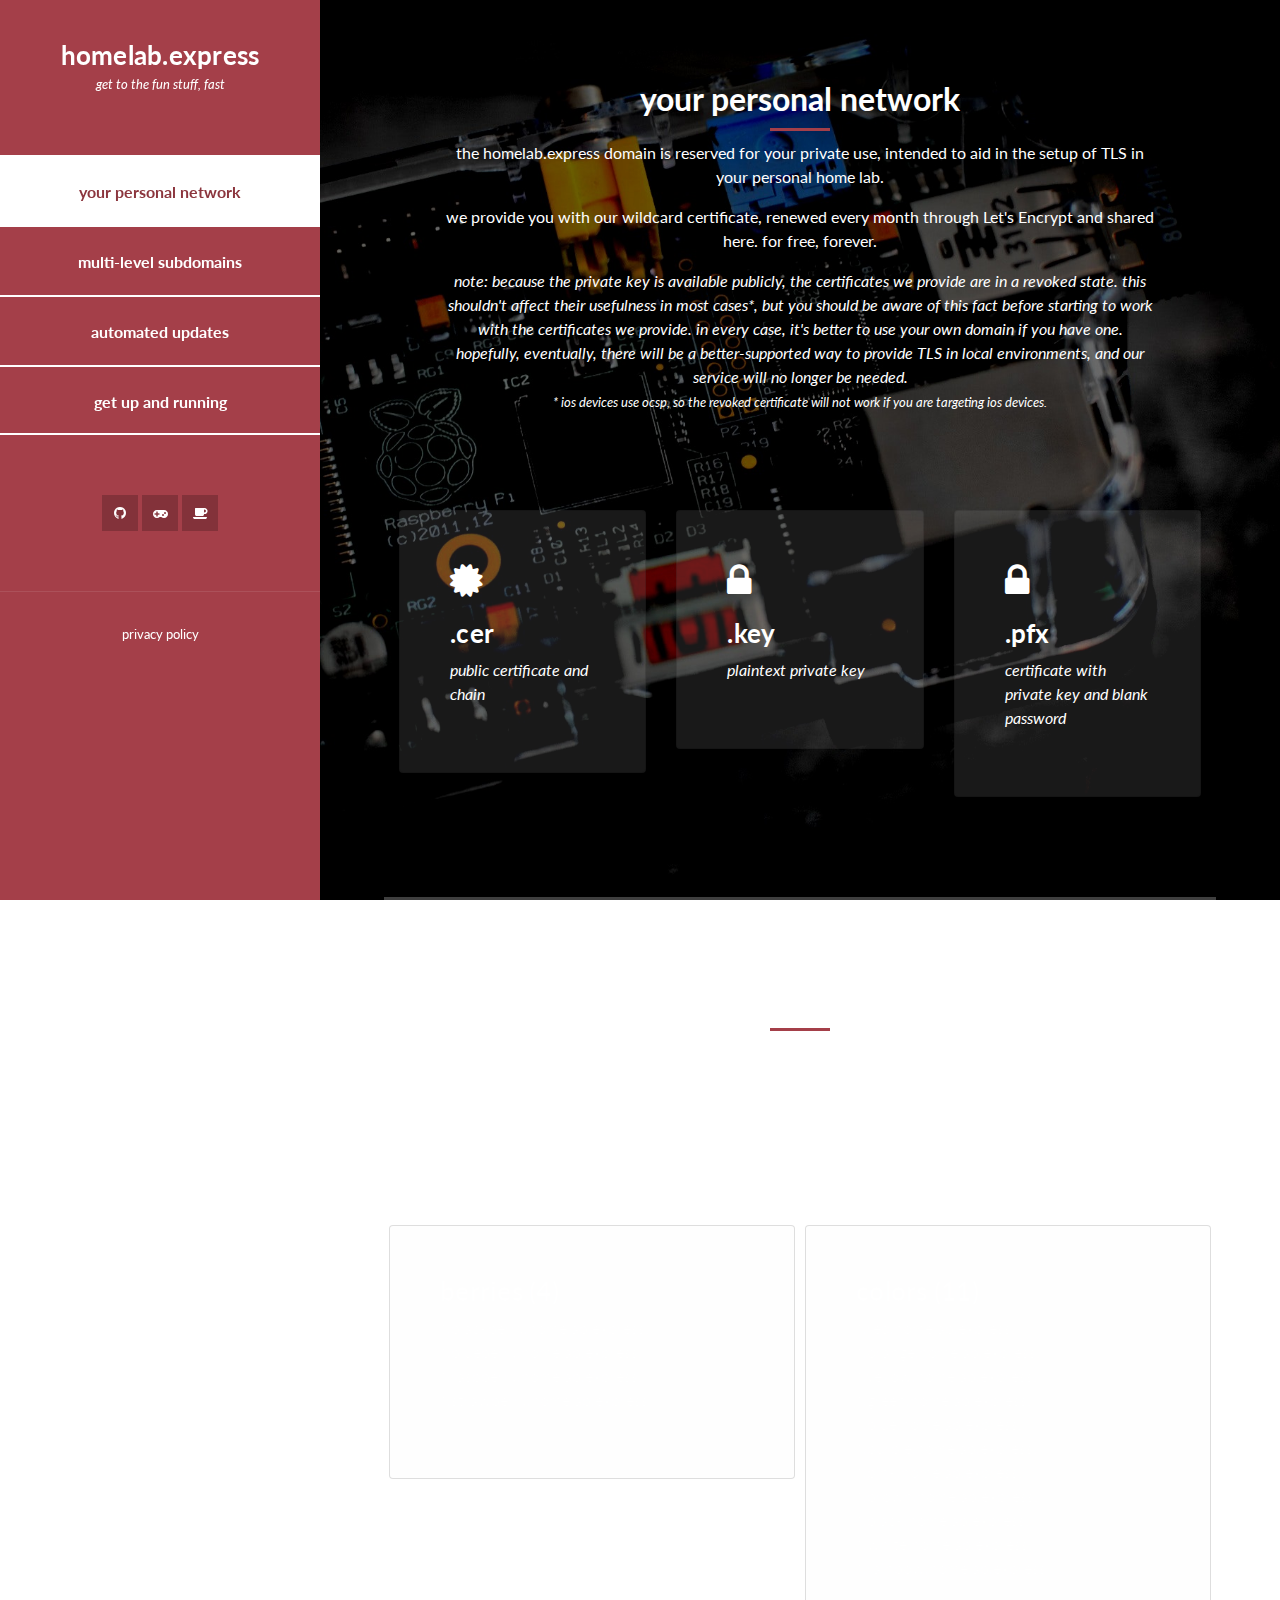
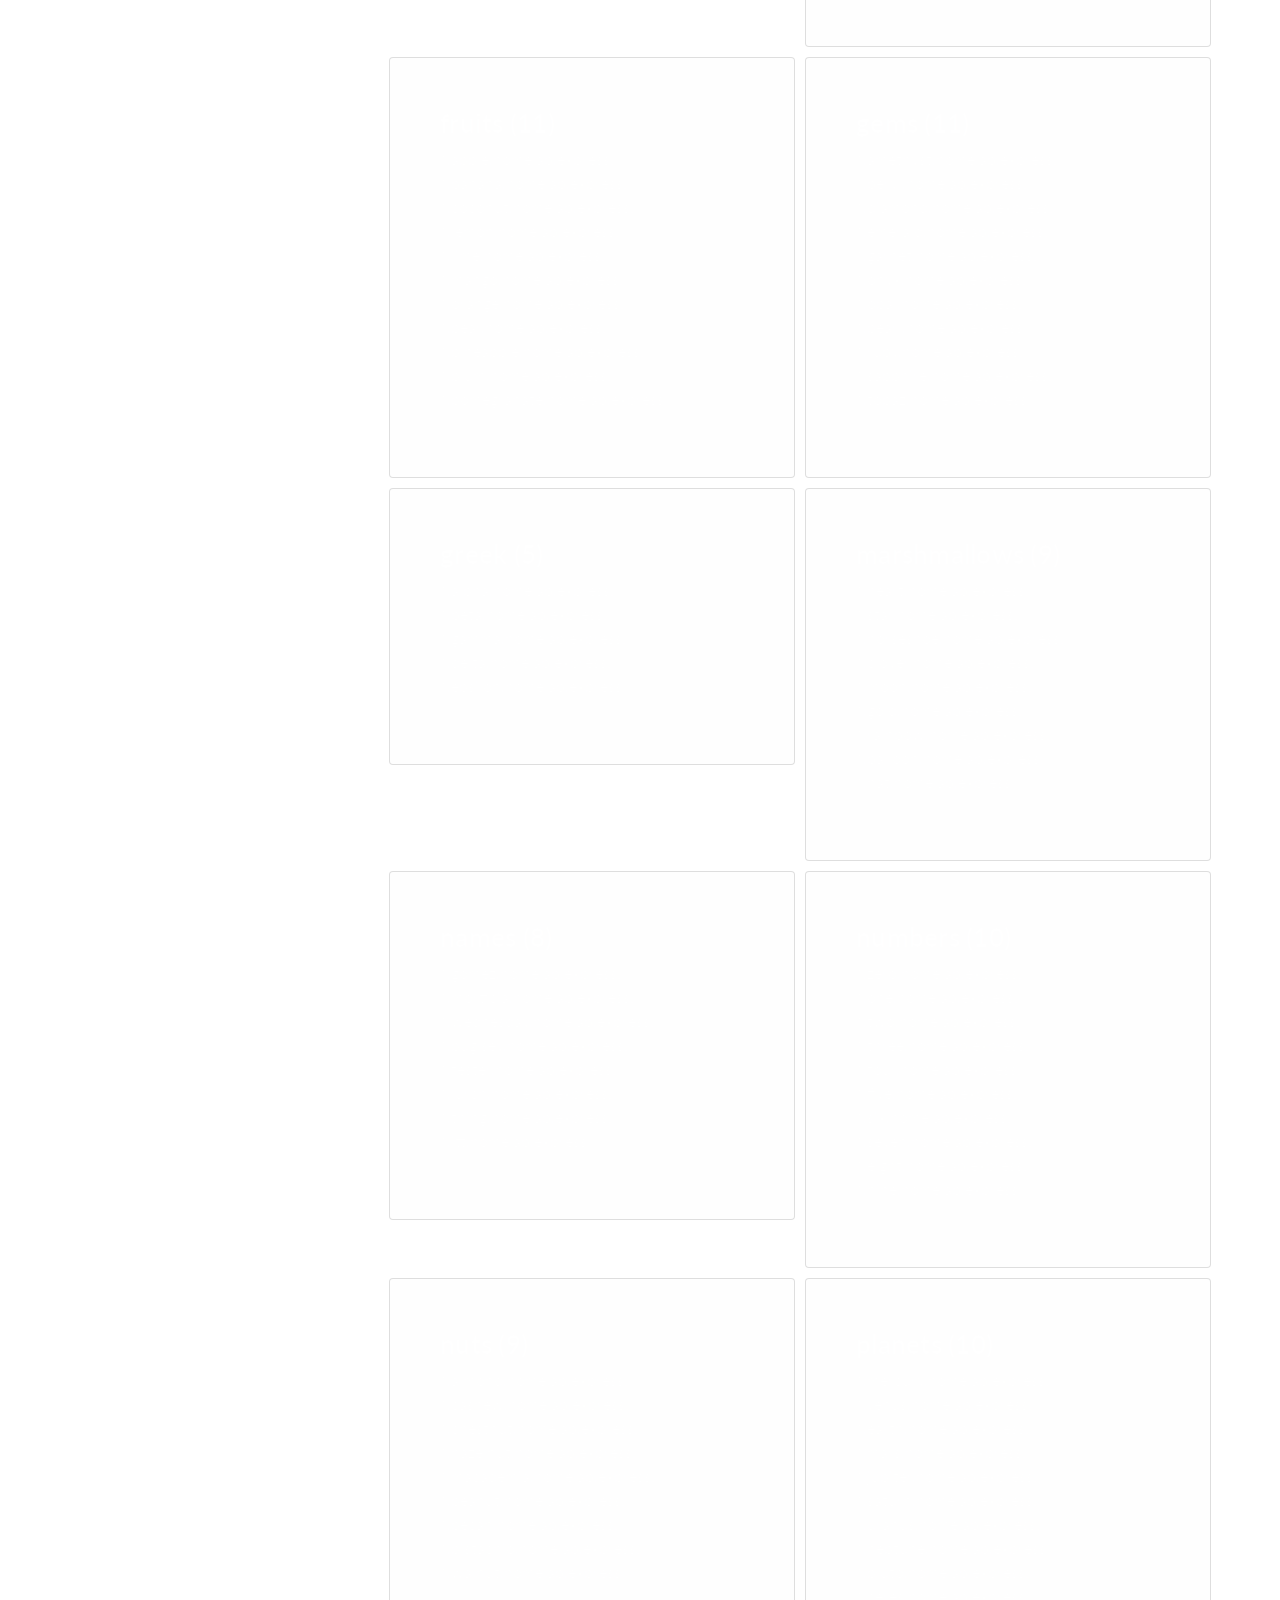
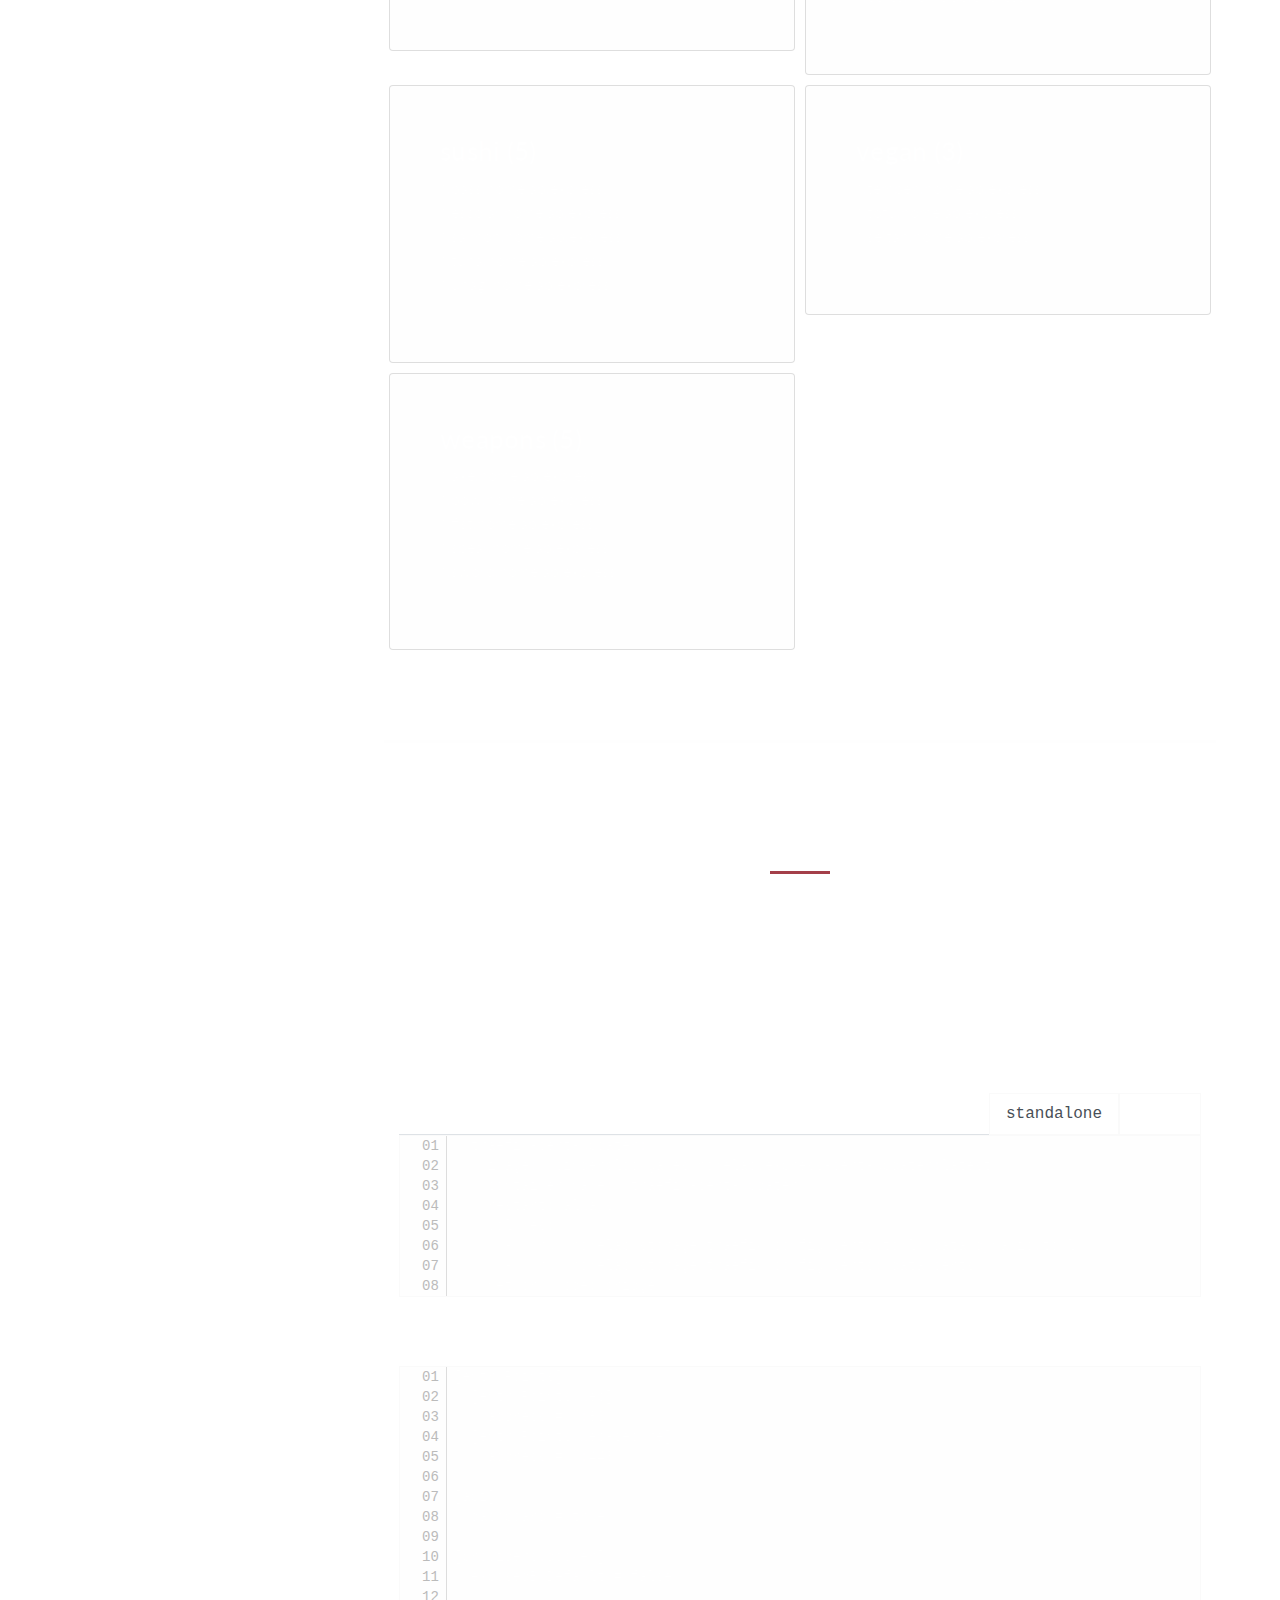
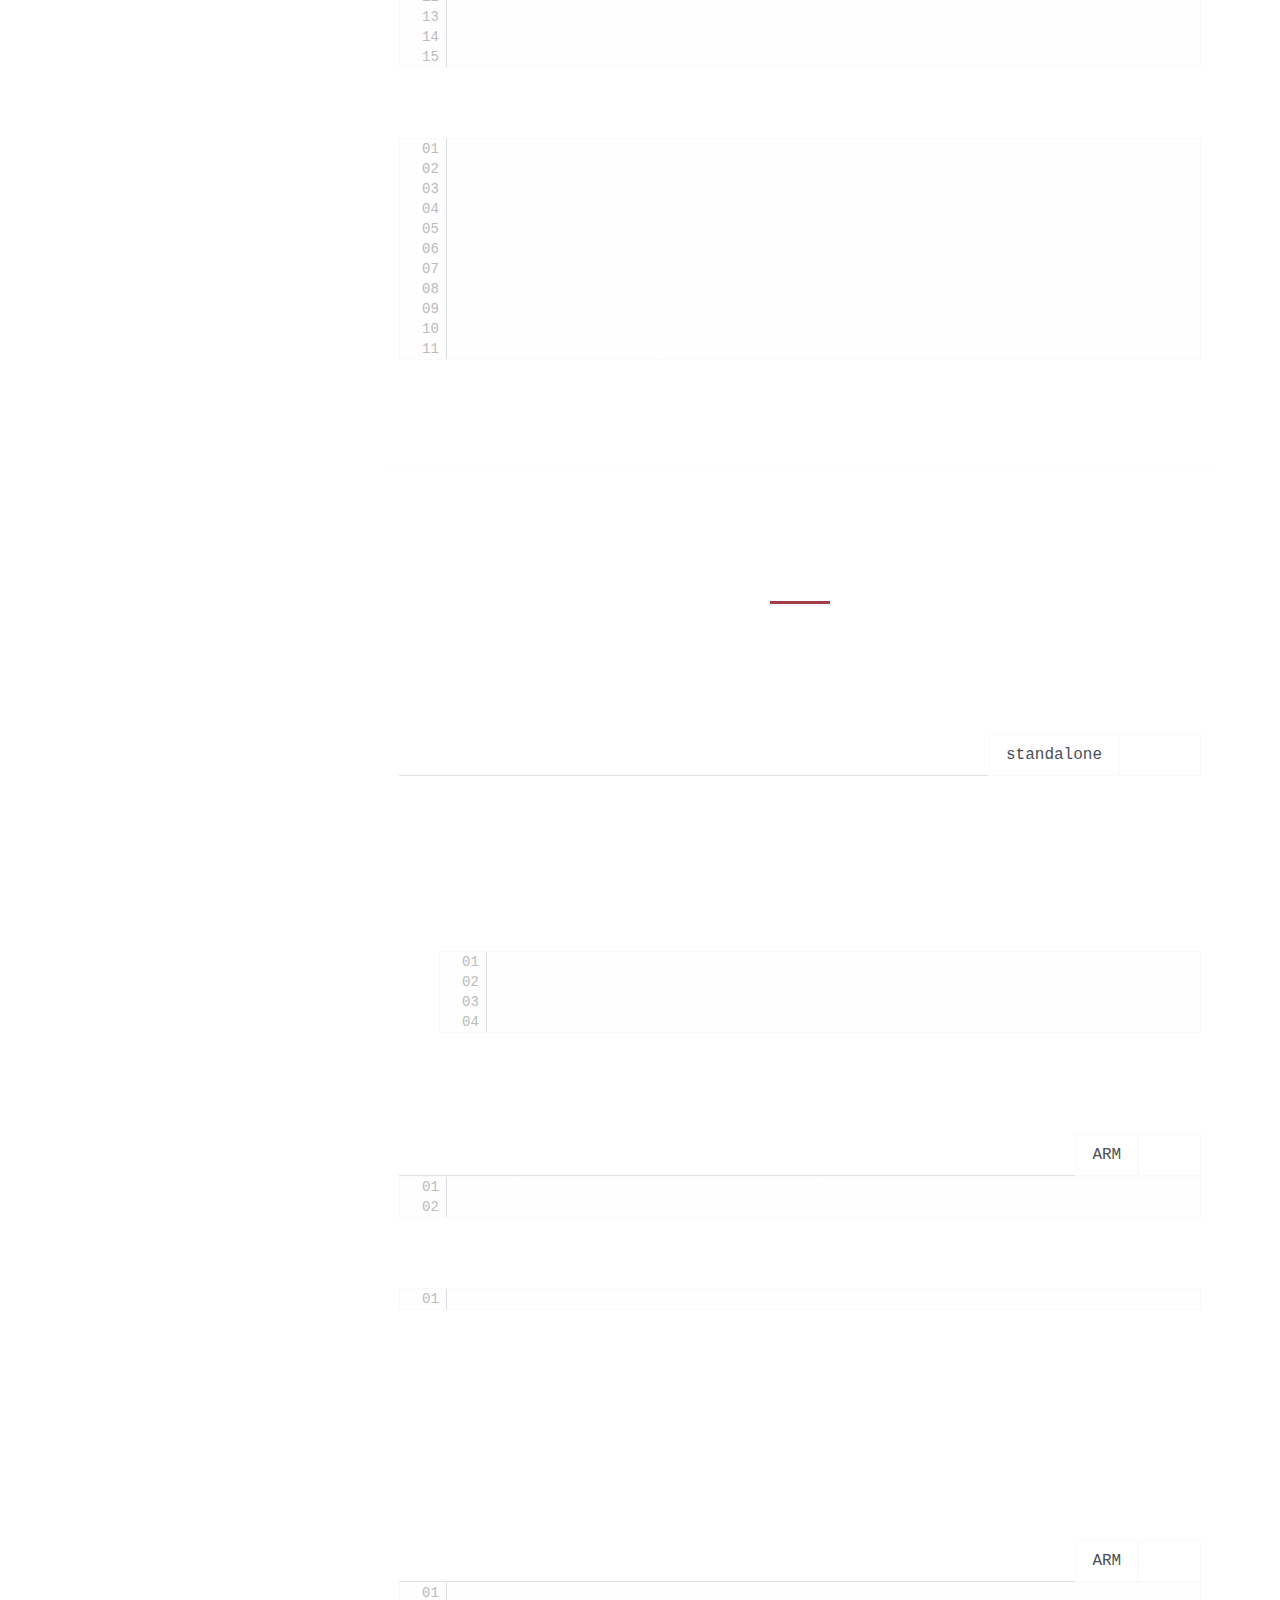
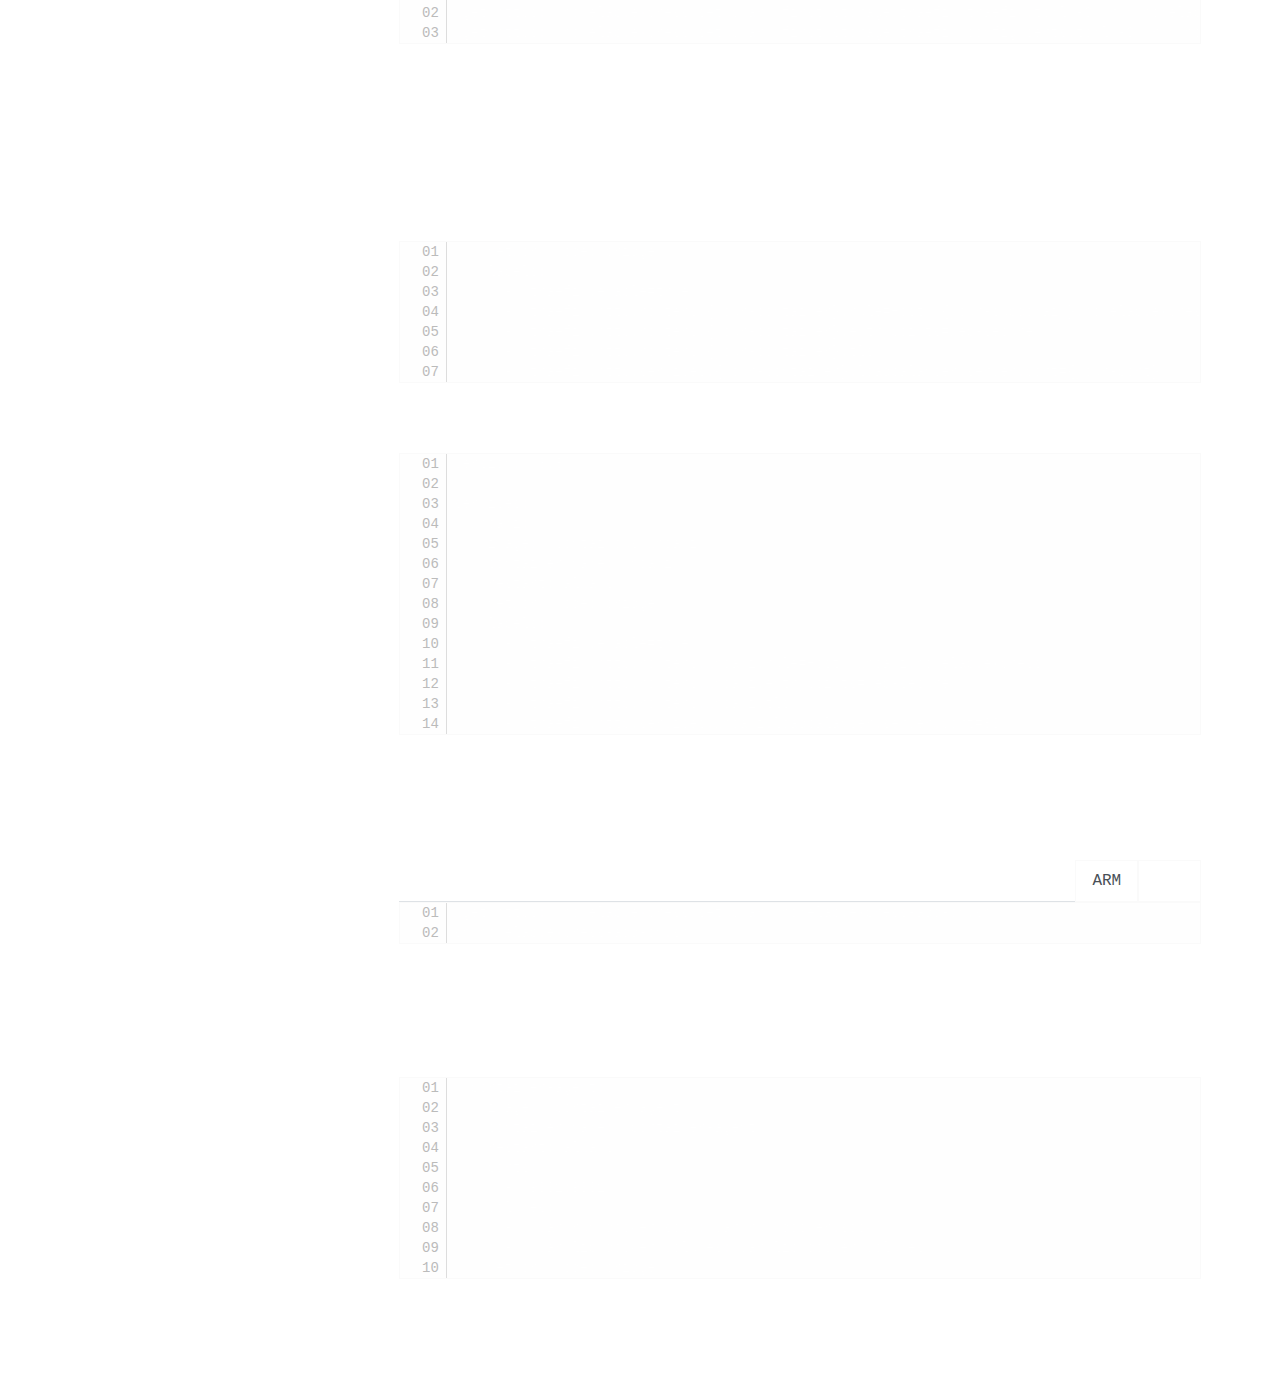
==== docs/index.html @ 4719d21f "Copying to /docs in preparation for github-pages." ====
<!DOCTYPE html>
<html lang="en">
  <head>
    <meta charset="utf-8" />
    <meta name="viewport" content="width=device-width, initial-scale=1, shrink-to-fit=no" />
    <meta name="description" content="the homelab.express domain is reserved for your private use, intended to aid in the setup of TLS in your personal home lab.  we provide you with our wildcard certificate, renewed every month through Let's Encrypt and shared here.  for free, forever." />
    <title>homelab.express</title>
    
    <link href="https://fonts.googleapis.com/css?family=Lato:100,300,400,700,900" rel="stylesheet" />
<!--
Reflux Template
https://templatemo.com/tm-531-reflux
-->
    <!-- Bootstrap core CSS -->
    <link href="assets/bootstrap/css/bootstrap.min.css" rel="stylesheet" />

    <!-- Additional CSS Files -->
    <link rel="stylesheet" href="assets/css/fontawesome.css" />
    <link rel="stylesheet" href="assets/css/site.css" />
  </head>

  <body>
    <div id="page-wrapper">
      <!-- Sidebar Menu -->
      <div class="responsive-nav">
        <i class="fa fa-bars" id="menu-toggle"></i>
        <div id="menu" class="menu">
          <i class="fa fa-times" id="menu-close"></i>
          <div class="container">
            <div class="author-content">
              <h4>homelab.express</h4>
              <span>get to the fun stuff, fast</span>
            </div>
            <nav class="main-nav" role="navigation">
              <ul class="main-menu">
                <li><a href="#section-network">your personal network</a></li>
                <li><a href="#section-subdomains">multi-level subdomains</a></li>
                <li><a href="#section-updates">automated updates</a></li>
                <li><a href="#section-setup">get up and running</a></li>
              </ul>
            </nav>
            <div class="social-network">
              <ul>
                <li><a href="https://github.com/cinderblockgames/homelab.express" title="github"><i class="fa fa-github"></i></a></li>
                <li><a href="https://discord.gg/4W9sBmrqjQ" title="discord"><i class="fa fa-gamepad"></i></a></li>
                <li><a href="https://ko-fi.com/homelabexpress" title="ko-fi"><i class="fa fa-coffee"></i></a></li>
              </ul>
            </div>
            <div class="privacy-policy">
              <p><a href="privacy.txt">privacy policy</a></p>
            </div>
          </div>
        </div>
      </div>

      <section class="section network" data-section="section-network">
        <div class="container">
          <div class="section-heading">
            <h2>your personal network</h2>
            <div class="line-dec"></div>
            <p>the homelab.express domain is reserved for your private use, intended to aid in the setup of TLS in your personal home lab.</p>
            <p>we provide you with our wildcard certificate, renewed every month through Let's Encrypt and shared here.  for free, forever.</p>
            <p><em>note: because the private key is available publicly, the certificates we provide are in a revoked state.  this shouldn't affect their usefulness in most cases*, but you should be aware of this fact before starting to work with the certificates we provide.  in every case, it's better to use your own domain if you have one.  hopefully, eventually, there will be a better-supported way to provide TLS in local environments, and our service will no longer be needed.<br /><small>* ios devices use ocsp, so the revoked certificate will not work if you are targeting ios devices.</small></em></p>
          </div>
          <div class="row">
          
            <div class="col-md-4">
              <div class="card">
                <div class="service-icon"><i class="fa fa-certificate large-icon" aria-hidden="true"></i></div>
                <h4><a href="/cert/wildcard.homelab.express.cer" class="fill-container">.cer</a></h4>
                <p class="file-description">
                  public certificate and chain
                </p>
              </div>
            </div>
            
            <div class="col-md-4">
              <div class="card">
                <div class="service-icon"><i class="fa fa-lock large-icon" aria-hidden="true"></i></div>
                <h4><a href="/cert/wildcard.homelab.express.key" class="fill-container">.key</a></h4>
                <p class="file-description">
                  plaintext private key
                </p>
              </div>
            </div>
            
            <div class="col-md-4">
              <div class="card">
                <div class="service-icon"><i class="fa fa-lock large-icon" aria-hidden="true"></i></div>
                <h4><a href="/cert/wildcard.homelab.express.pfx" class="fill-container">.pfx</a></h4>
                <p class="file-description">
                  certificate with private key and blank password
                </p>
              </div>
            </div>
            
          </div>
        </div>
      </section>

      <section class="section subdomains" data-section="section-subdomains">
        <div class="container">
          <div class="section-heading">
            <h2>multi-level subdomains</h2>
            <div class="line-dec"></div>
            <p>since many apps need subdomains, our wildcard certificate provides you with a long list of wildcard SANs.</p>
            <p>pick whichever set you like and start coding.</p>
          </div>
          <div class="row">
          
            <div class="col-md-6">
              <div class="card">
                <h4>berries (4)</h4>
                <p>
                  *.blackberry.homelab.express,<br />
                  *.blueberry.homelab.express,<br />
                  *.raspberry.homelab.express,<br />
                  *.strawberry.homelab.express
                </p>
              </div>
            </div>
            
            <div class="col-md-6">
              <div class="card">
                <h4>colors (11)</h4>
                <p>
                  *.red.homelab.express,<br />
                  *.orange.homelab.express,<br />
                  *.yellow.homelab.express,<br />
                  *.green.homelab.express,<br />
                  *.blue.homelab.express,<br />
                  *.purple.homelab.express,<br />
                  *.pink.homelab.express,<br />
                  *.brown.homelab.express,<br />
                  *.black.homelab.express,<br />
                  *.white.homelab.express,<br />
                  *.rainbow.homelab.express
                </p>
              </div>
            </div>
            
            <div class="col-md-6">
              <div class="card">
                <h4>fruits (11)</h4>
                <p>
                  *.apple.homelab.express,<br />
                  *.banana.homelab.express,<br />
                  *.coconut.homelab.express,<br />
                  *.lemon.homelab.express,<br />
                  *.lime.homelab.express,<br />
                  *.mango.homelab.express,<br />
                  *.orange.homelab.express,<br />
                  *.pear.homelab.express,<br />
                  *.pineapple.homelab.express,<br />
                  *.plum.homelab.express,<br />
                  *.pomegranate.homelab.express
                </p>
              </div>
            </div>
            
            <div class="col-md-6">
              <div class="card">
                <h4>gems (11)</h4>
                <p>
                  *.amethyst.homelab.express,<br />
                  *.beryl.homelab.express,<br />
                  *.diamond.homelab.express,<br />
                  *.emerald.homelab.express,<br />
                  *.garnet.homelab.express,<br />
                  *.onyx.homelab.express,<br />
                  *.opal.homelab.express,<br />
                  *.pearl.homelab.express<br />
                  *.ruby.homelab.express,<br />
                  *.sapphire.homelab.express,<br />
                  *.topaz.homelab.express
                </p>
              </div>
            </div>
            
            <div class="col-md-6">
              <div class="card">
                <h4>greek (5)</h4>
                <p>
                  *.alpha.homelab.express,<br />
                  *.beta.homelab.express,<br />
                  *.gamma.homelab.express,<br />
                  *.delta.homelab.express,<br />
                  *.epsilon.homelab.express
                </p>
              </div>
            </div>
            
            <div class="col-md-6">
              <div class="card">
                <h4>marshmallows (9)</h4>
                <p>
                  *.heart.homelab.express,<br />
                  *.star.homelab.express,<br />
                  *.horseshoe.homelab.express,<br />
                  *.clover.homelab.express,<br />
                  *.moon.homelab.express,<br />
                  *.gold.homelab.express,<br />
                  *.rainbow.homelab.express,<br />
                  *.balloon.homelab.express,<br />
                  *.hat.homelab.express
                </p>
              </div>
            </div>
            
            <div class="col-md-6">
              <div class="card">
                <h4>names (8)</h4>
                <p>
                  *.gomez.homelab.express,<br />
                  *.morticia.homelab.express,<br />
                  *.wednesday.homelab.express,<br />
                  *.puglsey.homelab.express,<br />
                  *.fester.homelab.express,<br />
                  *.lurch.homelab.express,<br />
                  *.thing.homelab.express,<br />
                  *.itt.homelab.express
                </p>
              </div>
            </div>
            
            <div class="col-md-6">
              <div class="card">
                <h4>numbers (10)</h4>
                <p>
                  *.zero.homelab.express,<br />
                  *.one.homelab.express,<br />
                  *.two.homelab.express,<br />
                  *.three.homelab.express,<br />
                  *.four.homelab.express,<br />
                  *.five.homelab.express,<br />
                  *.six.homelab.express,<br />
                  *.seven.homelab.express,<br />
                  *.eight.homelab.express,<br />
                  *.nine.homelab.express
                </p>
              </div>
            </div>
            
            <div class="col-md-6">
              <div class="card">
                <h4>nuts (9)</h4>
                <p>
                  *.almond.homelab.express,<br />
                  *.cashew.homelab.express,<br />
                  *.chestnut.homelab.express,<br />
                  *.hazelnut.homelab.express,<br />
                  *.macademia.homelab.express,<br />
                  *.peanut.homelab.express,<br />
                  *.pecan.homelab.express,<br />
                  *.pistachio.homelab.express,<br />
                  *.walnut.homelab.express
                </p>
              </div>
            </div>
            
            <div class="col-md-6">
              <div class="card">
                <h4>planets (10)</h4>
                <p>
                  *.mercury.homelab.express,<br />
                  *.venus.homelab.express,<br />
                  *.earth.homelab.express,<br />
                  *.mars.homelab.express,<br />
                  *.jupiter.homelab.express,<br />
                  *.saturn.homelab.express,<br />
                  *.uranus.homelab.express,<br />
                  *.neptune.homelab.express<br />
                  *.pluto.homelab.express,<br />
                  *.ceres.homelab.express
                </p>
              </div>
            </div>
            
            <div class="col-md-6">
              <div class="card">
                <h4>sushi (5)</h4>
                <p>
                  *.bass.homelab.express,<br />
                  *.escolar.homelab.express,<br />
                  *.salmon.homelab.express,<br />
                  *.tuna.homelab.express,<br />
                  *.unagi.homelab.express
                </p>
              </div>
            </div>
            
            <div class="col-md-6">
              <div class="card">
                <h4>vegan (3)</h4>
                <p>
                  *.tempeh.homelab.express,<br />
                  *.tofu.homelab.express,<br />
                  *.seitan.homelab.express
                </p>
              </div>
            </div>
            
            <div class="col-md-6">
              <div class="card">
                <h4>weapons (5)</h4>
                <p>
                  *.axe.homelab.express,<br />
                  *.bow.homelab.express,<br />
                  *.fist.homelab.express,<br />
                  *.spear.homelab.express,<br />
                  *.sword.homelab.express
                </p>
              </div>
            </div>
            
          </div>
        </div>
      </section>

      <section class="section updates" data-section="section-updates">
        <div class="container">
          <div class="section-heading">
            <h2>automated updates</h2>
            <div class="line-dec"></div>
            <p>homelab.express provides a certificate updater to simplify the process of regularly pulling down our updated certificates for your docker environment.</p>
            <p>this container was created to work with the traefik reverse proxy, but it should work for any TLS provider that supports a certificate with a separate plaintext private key.</p>
          </div>
          <div class="row">
            <div class="container">
            
              <div class="code">
                <div class="row">
                
                  <div class="col-md-12">
                    <h4>docker-compose.yaml example</h4>
                    <ul class="nav nav-tabs justify-content-end">
                      <li class="nav-item">
                        <a class="nav-link link-standalone active" href="#updater-standalone" data-target="#updater-standalone" data-toggle="tab">standalone</a>
                      </li>
                      <li class="nav-item">
                        <a class="nav-link link-swarm" href="#updater-swarm" data-target="#updater-swarm" data-toggle="tab">swarm</a>
                      </li>  
                    </ul>
                    <div class="tab-content clearfix">
                      <div class="tab-pane active" id="updater-standalone">
                        <div class="container">
                          <span>  traefik-cert-updater:</span>
                          <span>    image: 'cinderblockgames/homelab.express-cert-updater:latest'</span>
                          <span>    container_name: 'traefik-cert-updater'</span>
                          <span>    restart: always</span>
                          <span>    volumes:</span>
                          <span>      - '/run/homelab/storage/traefik/config/certs.toml:/data/dynamic.toml'</span>
                          <span>      - '/run/homelab/storage/traefik/config/certs:/data/certs'</span>
                          <span>    network_mode: bridge</span>
                        </div>
                      </div>
                      <div class="tab-pane" id="updater-swarm">
                        <div class="container">
                          <span>services:</span>
                          <span>  traefik-cert-updater:</span>
                          <span>    image: 'cinderblockgames/homelab.express-cert-updater:latest'</span>
                          <span>    volumes:</span>
                          <span>      - '/run/homelab/storage/traefik/config/certs.toml:/data/dynamic.toml'</span>
                          <span>      - '/run/homelab/storage/traefik/config/certs:/data/certs'</span>
                          <span>    networks: [swarm]</span>
                          <span></span>
                          <span>networks:</span>
                          <span>  swarm:</span>
                          <span>    external: true</span>
                        </div>
                      </div>
                    </div>
                  </div>
                  
                  <div class="col-md-12">
                    <h4>traefik.toml example</h4>
                    <div class="container">
                      <span>[entryPoints]</span>
                      <span>  [entryPoints.web]</span>
                      <span>    address = ":80"</span>
                      <span>  [entryPoints.web-secure]</span>
                      <span>    address = ":443"</span>
                      <span></span>
                      <span>[api]</span>
                      <span>  dashboard = true</span>
                      <span></span>
                      <span>[providers.docker]</span>
                      <span>  exposedByDefault = false</span>
                      <span></span>
                      <span>[providers.file]</span>
                      <span>  watch = true</span>
                      <span>  directory = "/config"</span>
                    </div>
                  </div>
                  
                  <div class="col-md-12">
                    <h4>config/certs.toml example</h4>
                    <div class="container">
                      <span>[tls]</span>
                      <span>  [[tls.certificates]]</span>
                      <span>    certFile = "/config/certs/wildcard.homelab.express.cer"</span>
                      <span>    keyFile = "/config/certs/wildcard.homelab.express.key"</span>
                      <span>    stores = ["default"]</span>
                      <span></span>
                      <span>  [tls.stores]</span>
                      <span>    [tls.stores.default]</span>
                      <span>      [tls.stores.default.defaultCertificate]</span>
                      <span>        certFile = "/config/certs/wildcard.homelab.express.cer"</span>
                      <span>        keyFile = "/config/certs/wildcard.homelab.express.key"</span>
                    </div>
                  </div>
                  
                </div>
              </div>
            
            </div>
          </div>
        </div>
      </section>

      <section class="section setup" data-section="section-setup">
        <div class="container">
          <div class="section-heading">
            <h2>get up and running</h2>
            <div class="line-dec"></div>
            <p>if you just acquired a new raspberry pi or similar device and are looking to get it stood up as a personal deployment environment, consider using the setup outlined here to get it up and running in no time.</p>
          </div>
          
          <div class="row">
            <div class="container">
            
              <div class="code">
                <div class="row">
                
                  <div class="col-md-12">
                    <ul class="nav nav-tabs justify-content-end tabbed-section">
                      <li class="nav-item">
                        <a class="nav-link link-standalone active" href="#env-standalone" data-target="#env-standalone" data-toggle="tab">standalone</a>
                      </li>
                      <li class="nav-item">
                        <a class="nav-link link-swarm" href="#env-swarm" data-target="#env-swarm" data-toggle="tab">swarm</a>
                      </li>  
                    </ul>
                    <div class="tab-content clearfix">
                    
                      <div class="tab-pane active" id="env-standalone">
                        <div class="row">
                        
                          <div class="col-md-12">
                            <h4>prep</h4>
                            <p>follow these steps to prepare your device:</p>
                            <ol class="dashes-list">
                              <li>update the machine's IP address with a Fixed Allocation from your DHCP provider (probably your home router)</li>
                              <li>set up <a class="obvious-link" href="https://linuxhint.com/install_docker_raspberry_pi-2/">docker and docker-compose</a></li>
                              <li>run the following commands, then log out and back in:
                                <div class="container">
                                  <span>sudo groupadd homelab</span>
                                  <span>sudo usermod -aG homelab $(whoami)</span>
                                  <span>sudo mkdir /run/homelab -m775</span>
                                  <span>sudo chgrp homelab /run/homelab</span>
                                </div>
                              </li>
                            </ol>
                          </div>
                          
                          <div class="col-md-12">
                            <h4>run</h4>
                            <p>once your device is prepped, you can use our script to set up the environment:</p>
                            <ul class="nav nav-tabs justify-content-end">
                              <li class="nav-item">
                                <a class="nav-link link-arm active" href="#env-arm" data-target="#env-arm" data-toggle="tab">ARM</a>
                              </li>
                              <li class="nav-item">
                                <a class="nav-link link-x86" href="#env-x86" data-target="#env-x86" data-toggle="tab">x86</a>
                              </li>
                            </ul>
                            <div class="tab-content clearfix">
                              <div class="tab-pane active" id="env-arm">
                                <div class="container">
                                  <span>wget https://homelab.express/setup/arm/homelab.express-first.sh</span>
                                  <span>sh homelab.express-first.sh</span>
                                </div>
                              </div>
                              <div class="tab-pane" id="env-x86">
                                <div class="container">
                                  <span>wget https://homelab.express/setup/x86/homelab.express-first.sh</span>
                                  <span>sh homelab.express-first.sh</span>
                                </div>
                              </div>
                            </div>
                            <p>then head to <span class="file">/run/homelab/compose/infrastructure/</span> and start your infrastructure containers:</p>
                            <div class="container">
                              <span>docker-compose up -d</span>
                            </div>
                            <p>as long as you have your new lab's IP set in your hosts file, you can head to <a class="obvious-link" href="https://manage.homelab.express">https://manage.homelab.express</a>, set up a password, and explore portainer.</p>
                            <p>you can also head to https://{hostname}.homelab.express (replacing {hostname} with the hostname of your device) to view the traefik dashboard.</p>
                          </div>
                          
                          <div class="col-md-12">
                            <h4>manual setup</h4>
                            <p>if you prefer not to use the script, you can replicate its functionality by running the following commands:</p>
                            <ul class="nav nav-tabs justify-content-end">
                              <li class="nav-item">
                                <a class="nav-link link-arm active" href="#env-manual-arm" data-target="#env-manual-arm" data-toggle="tab">ARM</a>
                              </li>
                              <li class="nav-item">
                                <a class="nav-link link-x86" href="#env-manual-x86" data-target="#env-manual-x86" data-toggle="tab">x86</a>
                              </li>
                            </ul>
                            <div class="tab-content clearfix">
                              <div class="tab-pane active" id="env-manual-arm">
                                <div class="container">
                                  <span>wget https://homelab.express/setup/arm/first/compose/infrastructure/docker-compose.yaml -O /run/homelab/compose/infrastructure/docker-compose.yaml</span>
                                  <span>wget https://homelab.express/setup/arm/first/storage/traefik/traefik.toml -O /run/homelab/storage/traefik/traefik.toml</span>
                                  <span>wget https://homelab.express/setup/arm/first/storage/traefik/config/certs.toml -O /run/homelab/storage/traefik/config/certs.toml</span>
                                </div>
                              </div>
                              <div class="tab-pane" id="env-manual-x86">
                                <div class="container">
                                  <span>wget https://homelab.express/setup/x86/first/compose/infrastructure/docker-compose.yaml -O /run/homelab/compose/infrastructure/docker-compose.yaml</span>
                                  <span>wget https://homelab.express/setup/x86/first/storage/traefik/traefik.toml -O /run/homelab/storage/traefik/traefik.toml</span>
                                  <span>wget https://homelab.express/setup/x86/first/storage/traefik/config/certs.toml -O /run/homelab/storage/traefik/config/certs.toml</span>
                                </div>
                              </div>
                            </div>
                            <p>once you've copied the files over, make sure to update <span class="file">/run/homelab/compose/infrastructure/docker-compose.yaml</span> to replace ${hostname} with your machine's hostname.</p>
                          </div>
                          
                          <div class="col-md-12">
                            <h4>adding containers</h4>
                            <p>when standing up additional containers, all you need to do to have them served correctly by traefik behind our certificate is to ensure the container is on the same network as traefik and add the traefik labels:</p>
                            <div class="container">
                              <span>    network_mode: bridge</span>
                              <span>    labels:</span>
                              <span>      - 'traefik.enable=true'</span>
                              <span>      - 'traefik.http.routers.{your-container}.rule=Host(`{your-subdomain}.homelab.express`)'</span>
                              <span>      - 'traefik.http.routers.{your-container}.entrypoints=web-secure'</span>
                              <span>      - 'traefik.http.routers.{your-container}.tls'</span>
                              <span>      - 'traefik.http.services.{your-container}.loadbalancer.server.port={your-port}'</span>
                            </div>
                            <p>here is an example with the <a class="obvious-link" href="https://hub.docker.com/r/containous/whoami">whoami</a> container, which stands up a lightweight demo server:</p>
                            <div class="container">
                              <span>version: '3.8'</span>
                              <span></span>
                              <span>services:</span>
                              <span>  whoami:</span>
                              <span>    image: 'containous/whoami'</span>
                              <span>    container_name: whoami</span>
                              <span>    restart: always</span>
                              <span>    network_mode: bridge</span>
                              <span>    labels:</span>
                              <span>      - 'traefik.enable=true'</span>
                              <span>      - 'traefik.http.routers.whoami.rule=Host(`whoami.homelab.express`)'</span>
                              <span>      - 'traefik.http.routers.whoami.entrypoints=web-secure'</span>
                              <span>      - 'traefik.http.routers.whoami.tls'</span>
                              <span>      - 'traefik.http.services.whoami.loadbalancer.server.port=80'</span>
                            </div>
                          </div>
                          
                          <div class="col-md-12">
                            <h4>adding devices</h4>
                            <p>adding additional devices is the same as setting up the first one, except the script to set up the environment is slightly different:</p>
                            <ul class="nav nav-tabs justify-content-end">
                              <li class="nav-item">
                                <a class="nav-link link-arm active" href="#env-add-arm" data-target="#env-add-arm" data-toggle="tab">ARM</a>
                              </li>
                              <li class="nav-item">
                                <a class="nav-link link-x86" href="#env-add-x86" data-target="#env-add-x86" data-toggle="tab">x86</a>
                              </li>
                            </ul>
                            <div class="tab-content clearfix">
                              <div class="tab-pane active" id="env-add-arm">
                                <div class="container">
                                  <span>wget https://homelab.express/setup/arm/homelab.express-add-on.sh</span>
                                  <span>sh homelab.express-add-on.sh</span>
                                </div>
                              </div>
                              <div class="tab-pane" id="env-add-x86">
                                <div class="container">
                                  <span>wget https://homelab.express/setup/x86/homelab.express-add-on.sh</span>
                                  <span>sh homelab.express-add-on.sh</span>
                                </div>
                              </div>
                            </div>
                          </div>
                          
                          <div class="col-md-12">
                            <h4>manually adding devices</h4>
                            <p>if you prefer not to use the script, the only difference between the <span class="file">first</span> script and the <span class="file">add-on</span> script is that we use portainer agent instead of portainer in <span class="file">/run/homelab/compose/infrastructure/docker-compose.yaml</span>:</p>
                            <div class="container">
                              <span>  portainer-agent:</span>
                              <span>    image: 'portainer/agent'</span>
                              <span>    container_name: 'portainer-agent'</span>
                              <span>    restart: always</span>
                              <span>    ports:</span>
                              <span>      - '9001:9001'</span>
                              <span>    volumes:</span>
                              <span>      - '/var/run/docker.sock:/var/run/docker.sock'</span>
                              <span>      - '/var/lib/docker/volumes:/var/lib/docker/volumes'</span>
                              <span>    network_mode: bridge</span>
                            </div>
                          </div>
                        
                        </div><!--/row-->
                      </div><!--/tab-pane-->
                      
                      <div class="tab-pane" id="env-swarm">
                        <div class="row">
                        
                          <div class="col-md-12">
                            <h4>prep</h4>
                            <p>follow these steps to prepare your device:</p>
                            <ol class="dashes-list">
                              <li>update the machine's IP address with a Fixed Allocation from your DHCP provider (probably your home router)</li>
                              <li>set up <a class="obvious-link" href="https://linuxhint.com/install_docker_raspberry_pi-2/">docker and docker-compose</a></li>
                              <li>run the following commands, then log out and back in:
                                <div class="container">
                                  <span>sudo groupadd homelab</span>
                                  <span>sudo usermod -aG homelab $(whoami)</span>
                                  <span>sudo mkdir /run/homelab -m775</span>
                                  <span>sudo chgrp homelab /run/homelab</span>
                                  <span>docker swarm init</span>
                                  <span>docker network create --opt encrypted --driver overlay swarm</span>
                                </div>
                              </li>
                            </ol>
                            <p>if your device has multiple IP addresses assigned to it, you will need to specify the static IP address you set in the first step by including the <span class="command">--advertise-addr</span> option in the <span class="command">docker swarm init</span> command.</p>
                          </div>
                          
                          <div class="col-md-12">
                            <h4>run</h4>
                            <p>once your device is prepped, you can use our script to set up the environment:</p>
                            <ul class="nav nav-tabs justify-content-end">
                              <li class="nav-item">
                                <a class="nav-link link-arm active" href="#swarm-arm" data-target="#swarm-arm" data-toggle="tab">ARM</a>
                              </li>
                              <li class="nav-item">
                                <a class="nav-link link-x86" href="#swarm-x86" data-target="#swarm-x86" data-toggle="tab">x86</a>
                              </li>
                            </ul>
                            <div class="tab-content clearfix">
                              <div class="tab-pane active" id="swarm-arm">
                                <div class="container">
                                  <span>wget https://homelab.express/setup/arm/homelab.express-swarm.sh</span>
                                  <span>sh homelab.express-swarm.sh</span>
                                </div>
                              </div>
                              <div class="tab-pane" id="swarm-x86">
                                <div class="container">
                                  <span>wget https://homelab.express/setup/x86/homelab.express-swarm.sh</span>
                                  <span>sh homelab.express-swarm.sh</span>
                                </div>
                              </div>
                            </div>
                            <p>then head to <span class="file">/run/homelab/compose/infrastructure/</span> and start your infrastructure services:</p>
                            <div class="container">
                              <span>docker stack deploy -c docker-compose.yaml infrastructure</span>
                            </div>
                            <p>as long as you have your new lab's IP set in your hosts file, you can head to <a class="obvious-link" href="https://manage.homelab.express">https://manage.homelab.express</a>, set up a password, and explore portainer.</p>
                            <p>you can also head to <a class="obvious-link" href="https://monitor.homelab.express">https://monitor.homelab.express</a> to view the traefik dashboard.</p>
                          </div>
                          
                          <div class="col-md-12">
                            <h4>manual setup</h4>
                            <p>if you prefer not to use the script, you can replicate its functionality by running the following commands:</p>
                            <ul class="nav nav-tabs justify-content-end">
                              <li class="nav-item">
                                <a class="nav-link link-arm active" href="#swarm-manual-arm" data-target="#swarm-manual-arm" data-toggle="tab">ARM</a>
                              </li>
                              <li class="nav-item">
                                <a class="nav-link link-x86" href="#swarm-manual-x86" data-target="#swarm-manual-x86" data-toggle="tab">x86</a>
                              </li>
                            </ul>
                            <div class="tab-content clearfix">
                              <div class="tab-pane active" id="swarm-manual-arm">
                                <div class="container">
                                  <span>wget https://homelab.express/setup/arm/swarm/compose/infrastructure/docker-compose.yaml -O /run/homelab/compose/infrastructure/docker-compose.yaml</span>
                                  <span>wget https://homelab.express/setup/arm/swarm/storage/traefik/traefik.toml -O /run/homelab/storage/traefik/traefik.toml</span>
                                  <span>wget https://homelab.express/setup/arm/swarm/storage/traefik/config/certs.toml -O /run/homelab/storage/traefik/config/certs.toml</span>
                                </div>
                              </div>
                              <div class="tab-pane" id="swarm-manual-x86">
                                <div class="container">
                                  <span>wget https://homelab.express/setup/x86/swarm/compose/infrastructure/docker-compose.yaml -O /run/homelab/compose/infrastructure/docker-compose.yaml</span>
                                  <span>wget https://homelab.express/setup/x86/swarm/storage/traefik/traefik.toml -O /run/homelab/storage/traefik/traefik.toml</span>
                                  <span>wget https://homelab.express/setup/x86/swarm/storage/traefik/config/certs.toml -O /run/homelab/storage/traefik/config/certs.toml</span>
                                </div>
                              </div>
                            </div>
                          </div>
                          
                          <div class="col-md-12">
                            <h4>adding services</h4>
                            <p>when standing up additional services, all you need to do to have them served correctly by traefik behind our certificate is to ensure the service is on the same network as traefik and add the traefik labels:</p>
                            <div class="container">
                              <span>    networks: [swarm]</span>
                              <span>    deploy:</span>
                              <span>      mode: replicated</span>
                              <span>      replicas: 1</span>
                              <span>      labels:</span>
                              <span>        - 'traefik.enable=true'</span>
                              <span>        - 'traefik.http.routers.{your-container}.rule=Host(`{your-subdomain}.homelab.express`)'</span>
                              <span>        - 'traefik.http.routers.{your-container}.entrypoints=web-secure'</span>
                              <span>        - 'traefik.http.routers.{your-container}.tls'</span>
                              <span>        - 'traefik.http.services.{your-container}.loadbalancer.server.port={your-port}'</span>
                              <span></span>
                              <span>networks:</span>
                              <span>  swarm:</span>
                              <span>    external: true</span>
                            </div>
                            <p>here is an example with the <a class="obvious-link" href="https://hub.docker.com/r/containous/whoami">whoami</a> container, which stands up a lightweight demo server:</p>
                            <div class="container">
                              <span>version: '3.8'</span>
                              <span></span>
                              <span>services:</span>
                              <span>  whoami:</span>
                              <span>    image: 'containous/whoami'</span>
                              <span>    networks: [swarm]</span>
                              <span>    deploy:</span>
                              <span>      mode: replicated</span>
                              <span>      replicas: 1</span>
                              <span>      labels:</span>
                              <span>        - 'traefik.enable=true'</span>
                              <span>        - 'traefik.http.routers.whoami.rule=Host(`whoami.homelab.express`)'</span>
                              <span>        - 'traefik.http.routers.whoami.entrypoints=web-secure'</span>
                              <span>        - 'traefik.http.routers.whoami.tls'</span>
                              <span>        - 'traefik.http.services.whoami.loadbalancer.server.port=80'</span>
                              <span></span>
                              <span>networks:</span>
                              <span>  swarm:</span>
                              <span>    external: true</span>
                            </div>
                          </div>
                          
                          <div class="col-md-12">
                            <h4>adding nodes</h4>
                            <p>adding additional nodes to the swarm comes with a challenge:  namely, how to managed shared data.  you have a few options for how to go about this:  you can create global volumes, have copies of the relevant data on every node, or use placement constraints to keep services that rely on certain data deployed only to the nodes that contain that data.</p>
                            <p>once you've solved the data problem, you can add a node to your swarm by getting a join token from a manager node already in the swarm:</p>
                            <ul class="nav nav-tabs justify-content-end">
                              <li class="nav-item">
                                <a class="nav-link link-worker active" href="#swarm-add-worker" data-target="#swarm-add-worker" data-toggle="tab">worker</a>
                              </li>
                              <li class="nav-item">
                                <a class="nav-link link-manager" href="#swarm-add-manager" data-target="#swarm-add-manager" data-toggle="tab">manager</a>
                              </li>
                            </ul>
                            <div class="tab-content clearfix">
                              <div class="tab-pane active" id="swarm-add-worker">
                                <div class="container">
                                  <span>docker swarm join-token worker</span>
                                </div>
                              </div>
                              <div class="tab-pane" id="swarm-add-manager">
                                <div class="container">
                                  <span>docker swarm join-token manager</span>
                                </div>
                              </div>
                            </div>
                            <p>run the returned join command on the node you want to join to the swarm.  you can continue managing the swarm and its services from a manager node or from within portainer.</p>
                          </div>
                          
                        </div><!--/row-->
                      </div><!--/tab-pane-->
                    </div>
                  </div>
                  
                </div>
              </div>
              
            </div>
          </div>
          
        </div>
      </section>
    </div>

    <!-- Scripts -->
    <script src="assets/jquery/jquery.min.js"></script>
    <script src="assets/bootstrap/js/bootstrap.bundle.min.js"></script>
    <script src="assets/js/site.js"></script>
  </body>
</html>
---- docs/assets/css/site.css ----
/*

Reflux Template

https://templatemo.com/tm-531-reflux

*/

@import url(fontawesome.css);
@import url("https://fonts.googleapis.com/css?family=Lato:100,300,400,700,900");
body {
  font-family: 'Lato', sans-serif;
}

#page-wrapper {
  background: url(../images/page-bg.jpg) no-repeat center center fixed;
  -webkit-background-size: cover;
  -moz-background-size: cover;
  -o-background-size: cover;
  background-size: cover;
  width: 100%;
}


/* Basic */

body {
  overflow-x: hidden;
}

input,
select,
textarea {
  outline: none;
}

a,
a:hover {
  text-decoration: none;
}

p {
  font-size: 16px;
  line-height: 24px;
  color: #fff;
}

h4 {
  font-size: 26px;
  font-weight: 700;
  color: #fff;
  letter-spacing: 0.25px;
}

img {
  width: 100%;
  overflow: hidden;
}

ul {
  padding: 0;
  margin: 0;
  list-style: none;
}

ul li {
  display: inline-block;
}

html {
  -webkit-box-sizing: border-box;
  -moz-box-sizing: border-box;
  box-sizing: border-box;
}

*,
*:before,
*:after {
  -webkit-box-sizing: inherit;
  -moz-box-sizing: inherit;
  box-sizing: inherit;
}

.clearfix {
  zoom: 1;
}

.clearfix:before,
.clearfix:after {
  content: "";
  display: table;
}

.clearfix:after {
  clear: both;
}

.container {
  margin: 0 auto;
}

.main-nav {
  text-align: center;
}

.main-nav li:last-child a {
  border-bottom: 2px solid #fff;
}

.main-nav li {
  display: block;
}

.main-nav li a {
  height: 70px;
  line-height: 70px;
  display: inline-block;
  font-size: 16px;
  font-weight: 700;
  color: #fff;
  width: 100%;
  transition: all 0.5s;
  border-top: 2px solid #fff;
}

.main-nav li:hover a,
.main-nav li.active a {
  background: #fff;
  color: #8c363e;
}

/* Sidebar Menu */

.menu .author-content {
  margin: 40px 0px 60px 0px;
}

.menu .author-content h4 {
  margin-bottom: 0px;
}

.menu .author-content span {
  font-size: 13px;
  font-style: italic;
  color: #fff;
}

.menu .social-network {
  margin-top: 60px;
}

.menu .social-network ul li {
  margin: 0 3px;
}

.menu .social-network ul li a {
  width: 40px;
  height: 40px;
  display: inline-block;
  text-align: center;
  line-height: 40px;
  background-color: rgba(0, 0, 0, 0.2);
  color: #fff;
  font-size: 14px;
  transition: all 0.5s;
}

.menu .social-network ul li a:hover {
  background-color: #fff;
  color: #a43f49;
}

.menu .privacy-policy {
  position: relative;
  margin-top: 60px;
}

.menu .privacy-policy p {
  border-top: 1px solid rgba(250, 250, 250, 0.1);
  display: inline-block;
  width: 100%;
  padding-left: 30px;
  padding-right: 30px;
  padding-top: 30px;
  font-size: 13px;
}

.menu:before,
.menu:after {
  content: "";
  display: table;
}

.menu:after {
  clear: both;
}

.menu a {
  text-decoration: none;
  color: inherit;
}

.menu {
  text-align: center;
}

.menu::-webkit-scrollbar {
  display: none;
}

.menu {
  left: 10%;
  -webkit-transition: -webkit-transform 233ms cubic-bezier(0, 0, 0.21, 1);
  -webkit-overflow-scrolling: touch;
  background-color: #a43f49;
  box-sizing: border-box;
  height: 100vh;  
  max-height: 100vh !important;
  max-width: 80vw !important;
  min-width: 45px !important;
  outline: none;
  overflow-x: hidden !important;
  overflow-y: auto !important;
  padding: 0;
  position: fixed !important;
  top: calc(0px);  
  width: 20%;
  will-change: transform;
  z-index: 9999 !important;
}

.menu-toggle {
  color: #fff;
  cursor: pointer;
  font-size: 25px;
  position: fixed;
  right: 25px;
  top: 25px;
}

#menu-toggle {
  z-index: 999;
  cursor: pointer;
  position: fixed;
  top: 0;
  left: 0;
  color: #a43f49;
  background-color: #fff;
  width: 60px;
  height: 60px;
  text-align: center;
  display: inline-block;
  line-height: 60px;
}

.menu-close {
  cursor: pointer;
}

#menu-close {
  cursor: pointer;
  text-align: right;
  color: #a43f49;
  background-color: #fff;
  width: 100%;
  height: 60px;
  text-align: center;
  display: inline-block;
  line-height: 60px;
}

/* Section */

.section {
  color: #fff;
  width: 55%;
  right: 10%;
  left: 35%;
  position: relative;
  min-height: 100vh;
  padding-bottom: 80px;
  border-bottom: 3px solid rgba(250, 250, 250, 0.25);
}

.section-heading {
  text-align: center;
  padding: 80px 45px 50px 45px;
}

.section-heading h2 {
  font-size: 32px;
  font-weight: 700;
  color: #fff;
}

.section-heading .line-dec {
  width: 60px;
  height: 3px;
  background-color: #a43f49;
  margin: 10px auto;
}

.section-heading span {
  margin-top: 5px;
  font-size: 16px;
  color: #fff;
  letter-spacing: 0.5px;
}

/* your personal network */

section.network .section-heading {
  padding: 80px 45px;
}

section.network i.large-icon {
  font-size: 38px;
}

section.network p.file-description {
  font-style: italic;
}

section.network a {
  color: inherit;
}

/* this is filling one container higher than i want it to */
a.fill-container::before {
  content: " ";
  position: absolute;
  top: 0;
  left: 0;
  width: 100%;
  height: 100%;
}

/* subdomains */

section.subdomains .section-heading {
  padding: 80px 45px;
}

section.subdomains .col-md-6 {
  padding-left: 5px;
  padding-right: 5px;
}

.card {
  margin-bottom: 10px;
  padding: 50px;
  background-color: rgba(250, 250, 250, 0.1);
  transition: all 0.5s;
}

.card h4 {
  transition: all 0.5s;
}

.card p {
  transition: all 0.5s;
}

.card:hover {
  background-color: rgba(220, 220, 220, 1);
}

.card:hover .service-icon {
  color: #1e1e1e;
}

.card:hover h4 {
  color: #1e1e1e;
}

.card:hover p {
  color: #4a4a4a;
}

.card .service-icon {
  display: inline-block;
  margin-bottom: 18px;
  background-size: cover;
  background-repeat: no-repeat;
  transition: all 0.5s;
}

/* setup */

section.setup {
  border-bottom: none;
}

a.obvious-link {
  text-decoration: underline;
  color: #fff;
}

ol.dashes-list li {
  list-style-type: none;
}

ol.dashes-list > li:before {
  content: "-";
  position: absolute;
  margin-left: -1.1em; 
}

span.file {
  font-weight: bold;
}

/* code */

.code ul.nav-tabs {
  margin-top: -8px;
}

.code ul.nav-tabs.tabbed-section {
  margin-top: -18px;
}

.code ul.nav-tabs a.nav-link {
  font-family: monospace;
  border: 1px solid rgba(250,250,250,1);
  border-radius: 0px;
}

.code ul.nav-tabs li a {
  color: #fff;
}

.code .container {
  font-family: monospace;
  background-color: rgba(250,250,250,0.1);
  border: 1px solid rgba(250,250,250,1);
  border-radius: 0px;
  margin-bottom: 30px;
  color: #fff;
  font-size: 14px;
  line-height: 20px;
  width: 100%;
  overflow-x: auto;
  padding-left: 15px;
  counter-reset: line;
}

.code .container span {
  white-space: pre;
  display: block;
}

.code .container span:before {
  counter-increment: line;
  content: counter(line, decimal-leading-zero);
  display: inline-block;
  border-right: 1px solid #ddd;
  padding: 0 .5em;
  margin-right: .5em;
  color: #bbb
}

.code span.command {
  font-family: monospace;
  background-color: rgba(250,250,250,0.1);
}

@media screen and (max-width: 1680px) {
  .menu {
    left: 5%;
  }

  .section {
    color: #fff;
    width: 65%;
    right: 5%;
    left: 30%;
  }
}

@media screen and (max-width: 1680px) and (min-width: 846px) { 
  .menu .social-network ul li a {
    width: 36px;
    height: 36px;
    line-height: 36px;
  }

  .menu .social-network ul li {
    margin: 0;
  }
}

@media screen and (max-width: 1280px) {
  .menu {
    left: 0%;
  }
}

.menu .container {
  padding-left: 0;
  padding-right: 0;
}

@media screen and (max-width: 1280px) and (min-width: 846px) {
  .menu {
    width: 25%;
  }
}

#menu-toggle,
#menu-close {
  display: none;
}  

@media screen and (max-width: 845px) {    
  #menu-toggle,
  #menu-close {
    display: inline-block;
  }  

  .menu {    
    width: 320px;
    -webkit-transform: translateX(-100%) !important;
    transform: translateX(-100%) !important;
    transition: -webkit-transform 233ms cubic-bezier(0, 0, 0.21, 1);
    transition: transform 233ms cubic-bezier(0, 0, 0.21, 1);
    transition: transform 233ms cubic-bezier(0, 0, 0.21, 1), -webkit-transform 233ms cubic-bezier(0, 0, 0.21, 1);
  }

  .menu .author-content {
    margin: 20px 0px 40px 0px;
  }

  .menu .container {
    padding-left: 15px;
    padding-right: 15px;
  }

  .menu.open {
    display: inline-block;
    -webkit-transform: translateX(0) !important;
        transform: translateX(0) !important;
  }

  .responsive-nav {
    display: inline-block;
  }
  
  .section {
    width: 94%;
    right: 3%;
    left: 3%;
  }
}
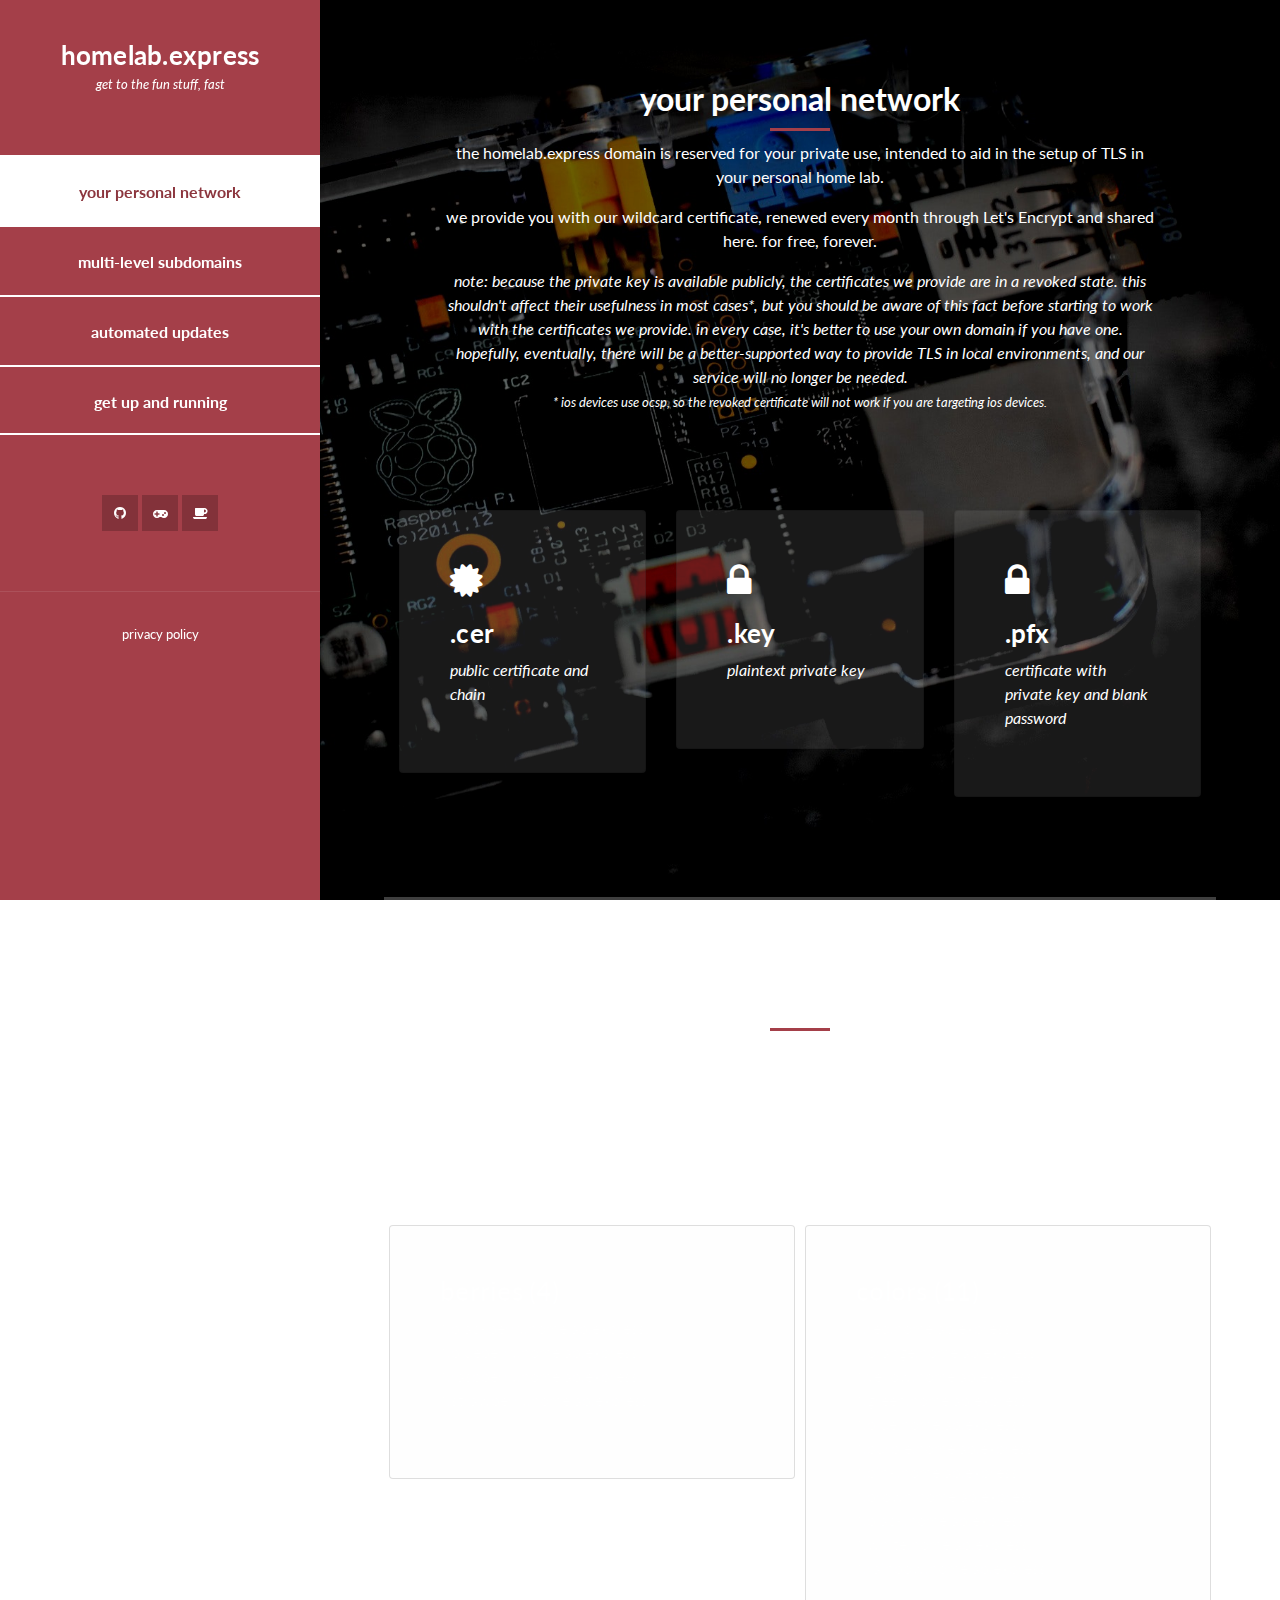
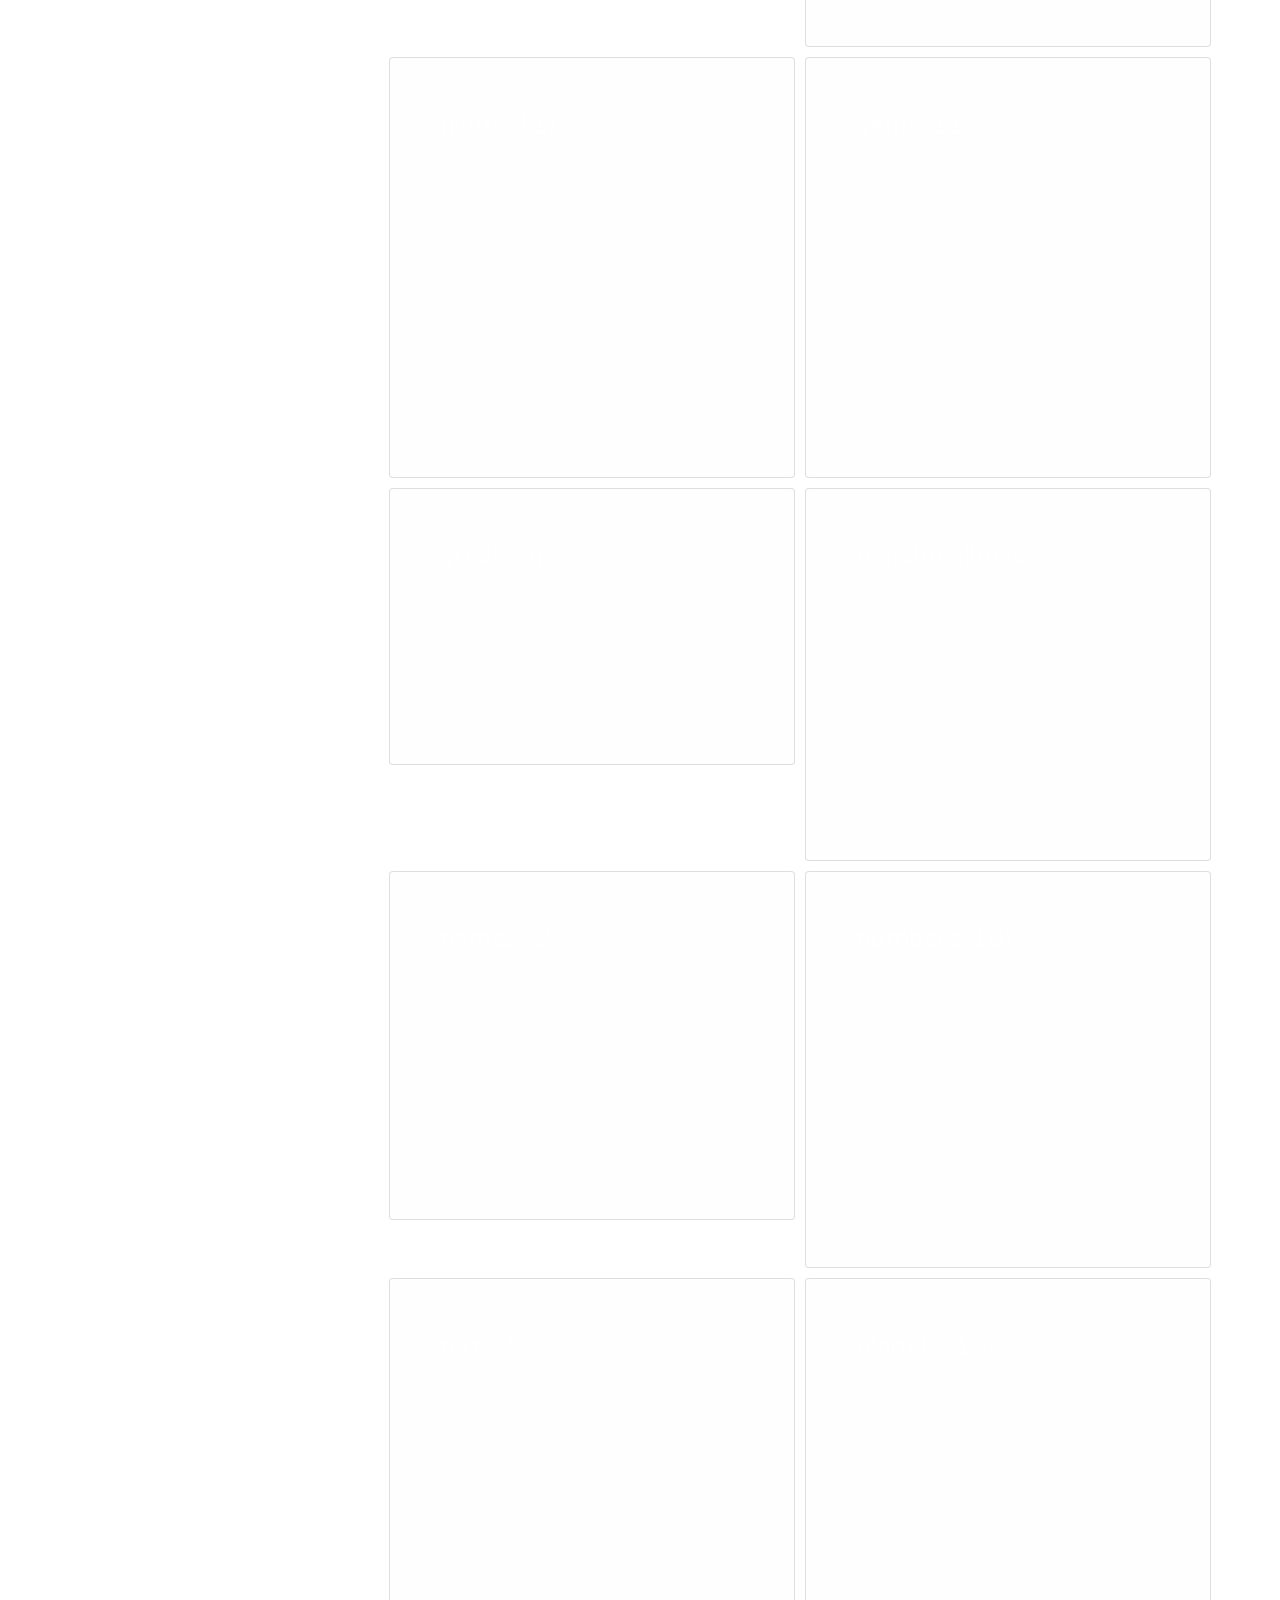
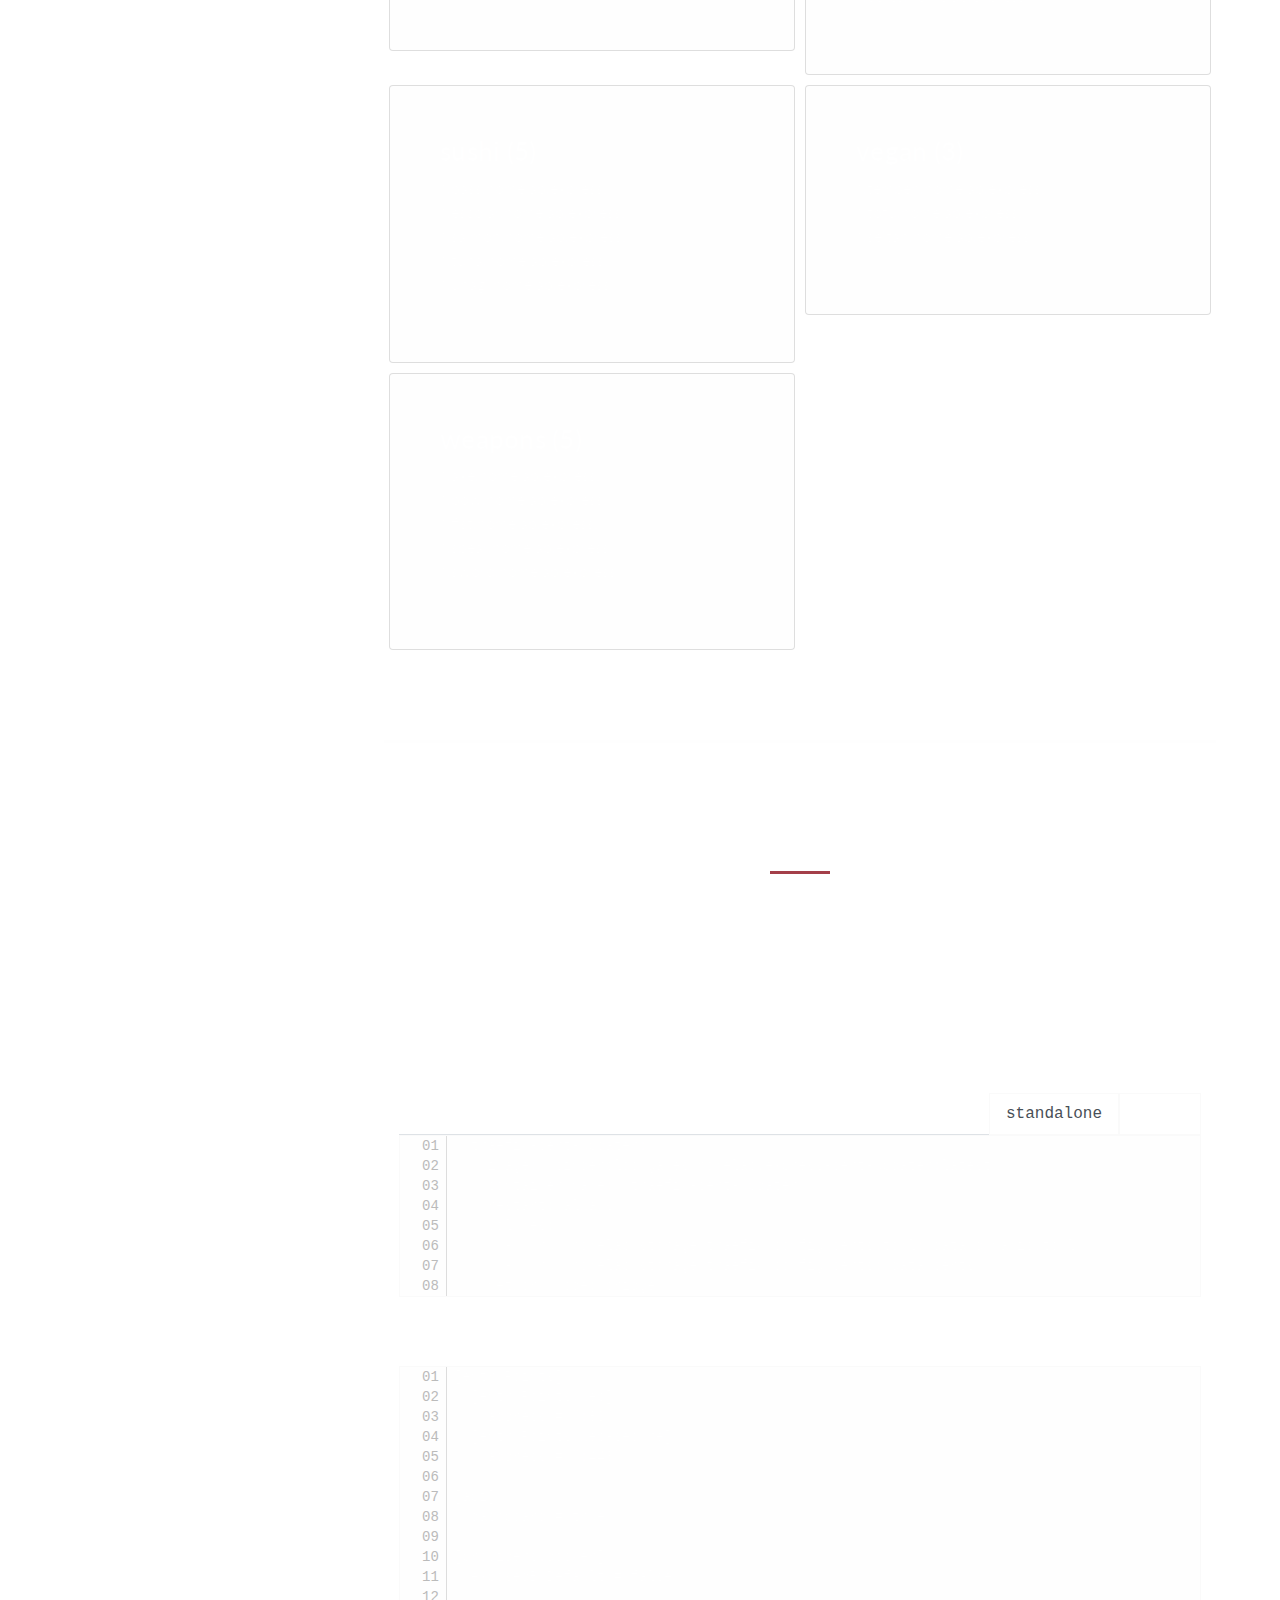
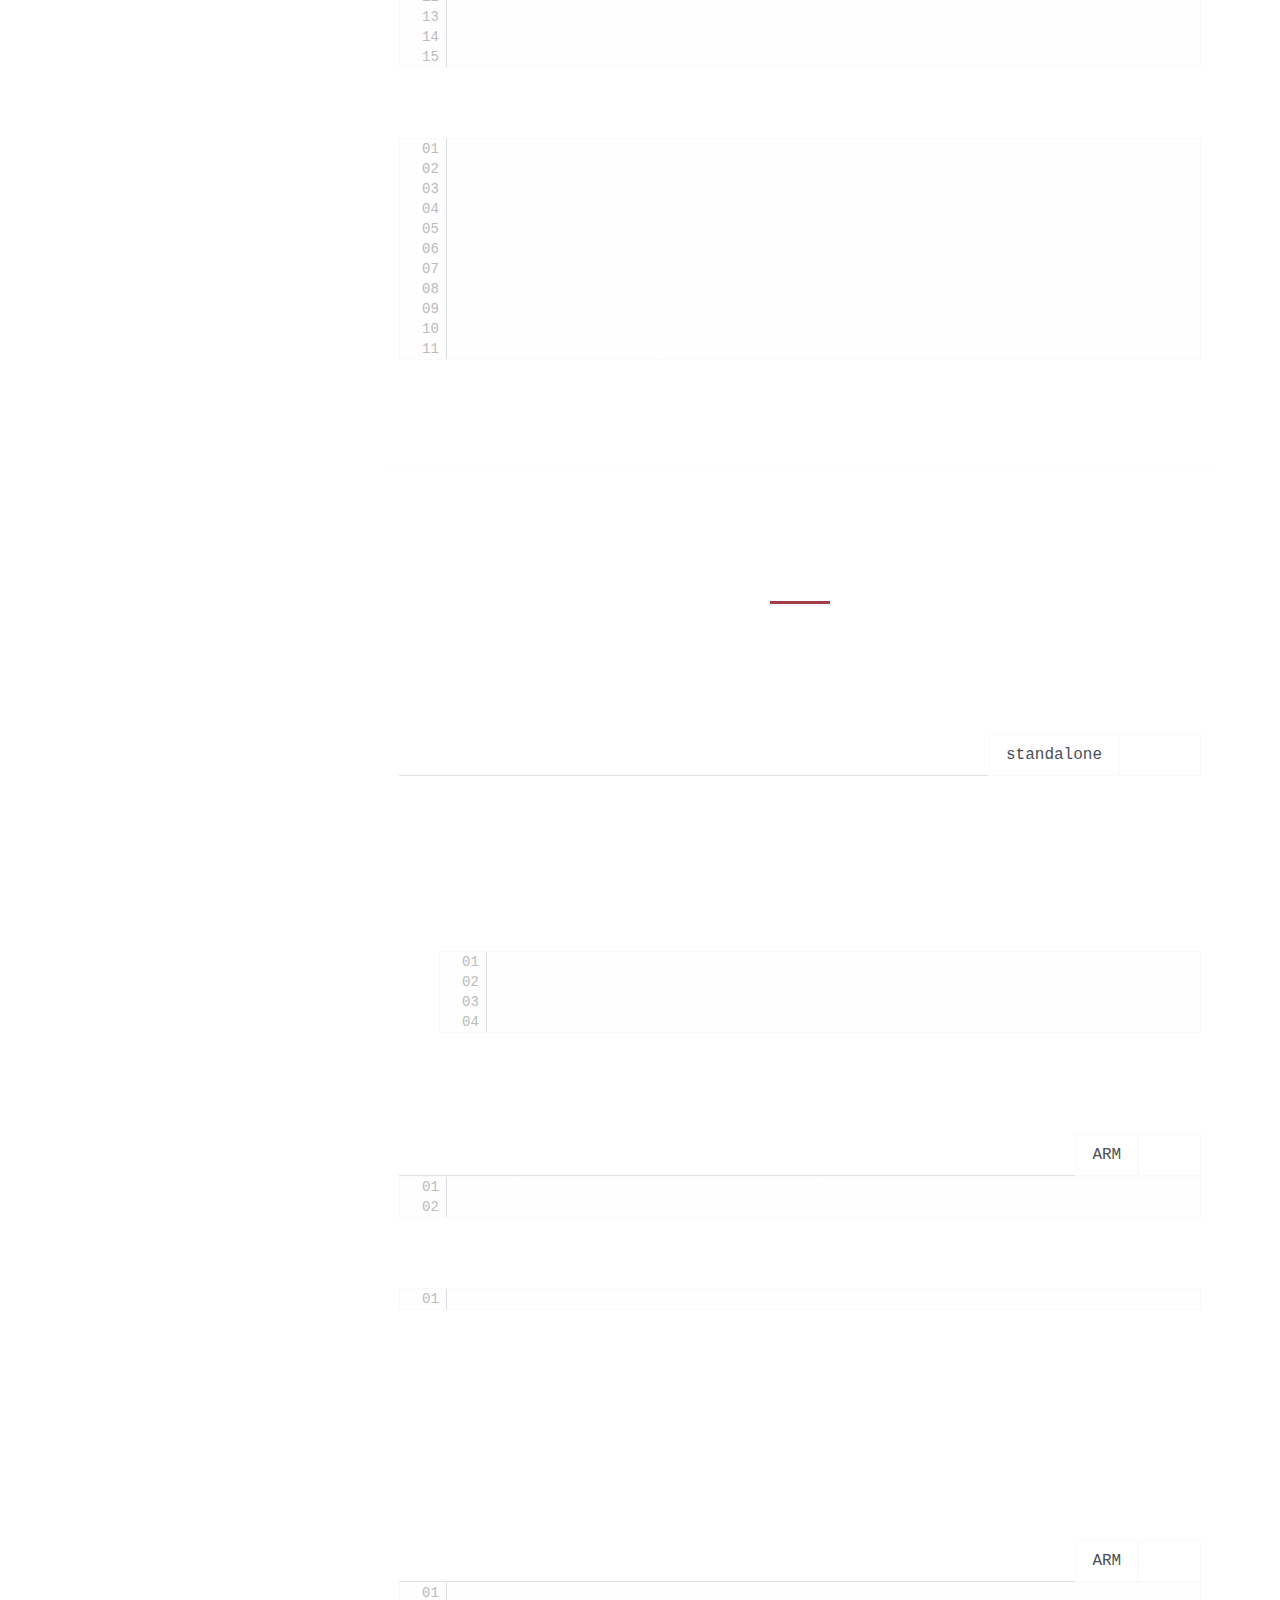
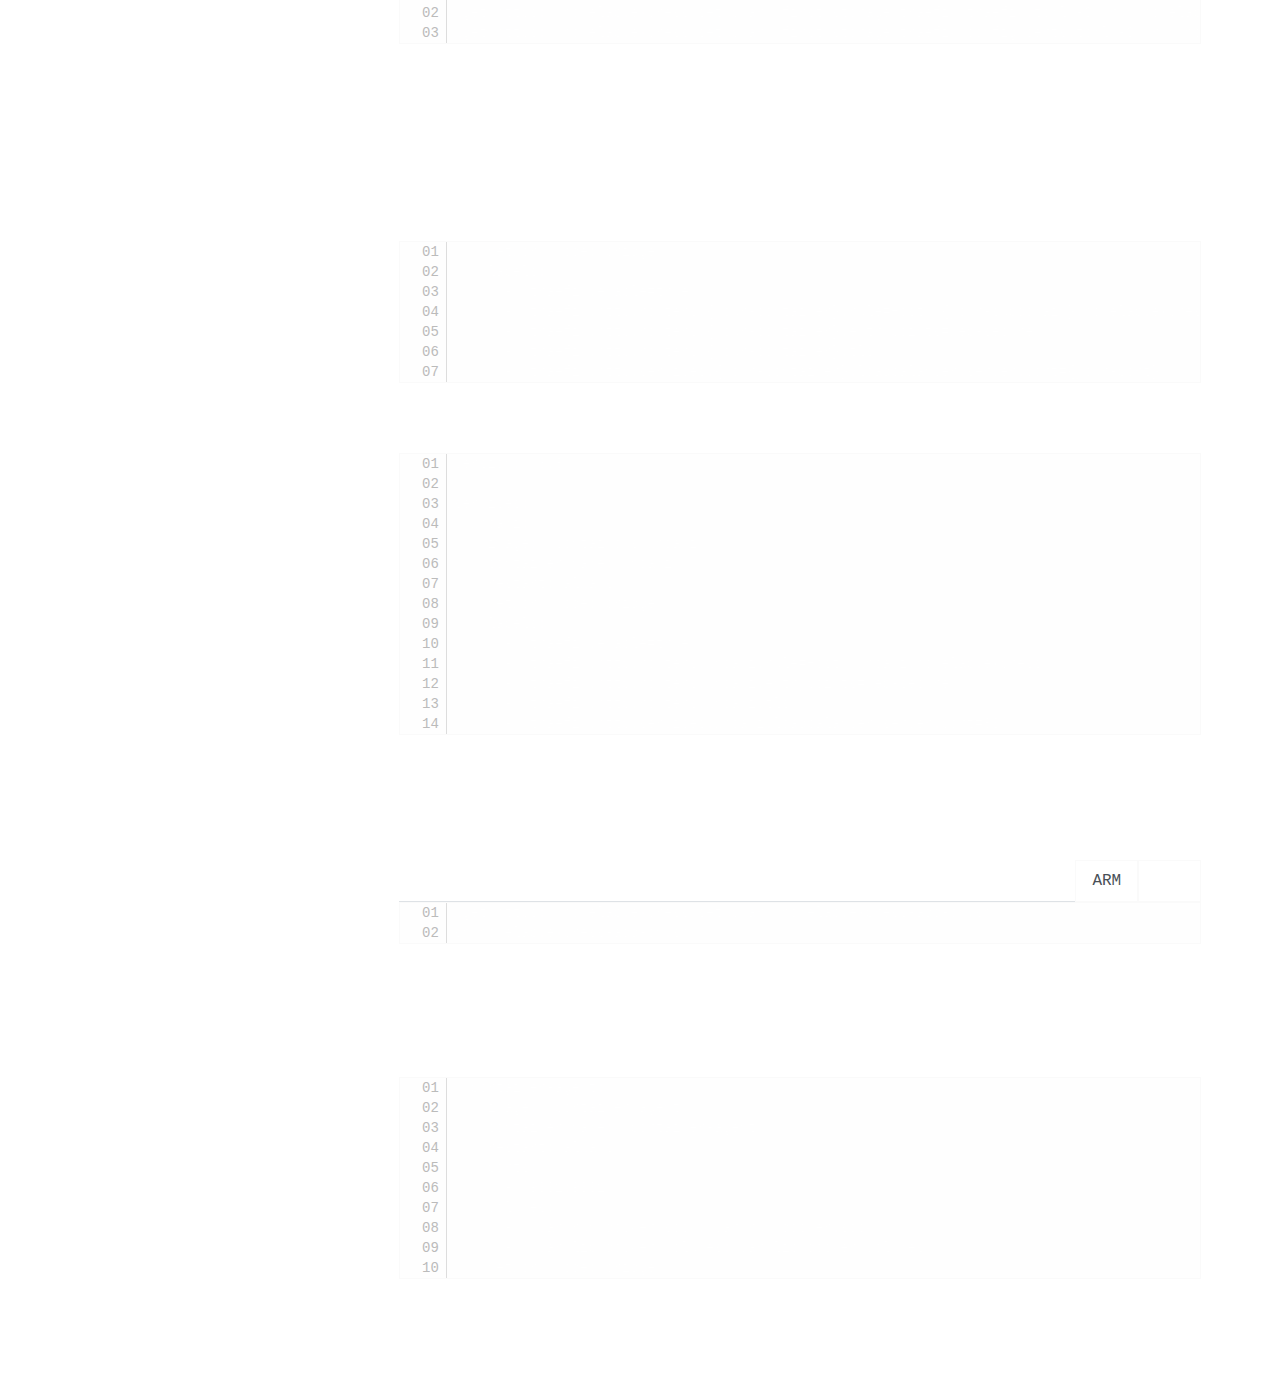
==== commit 3eecd438: "Update index.html" ====
--- a/docs/index.html
+++ b/docs/index.html
@@ -214,7 +214,7 @@
                   *.gomez.homelab.express,<br />
                   *.morticia.homelab.express,<br />
                   *.wednesday.homelab.express,<br />
-                  *.puglsey.homelab.express,<br />
+                  *.pugsley.homelab.express,<br />
                   *.fester.homelab.express,<br />
                   *.lurch.homelab.express,<br />
                   *.thing.homelab.express,<br />
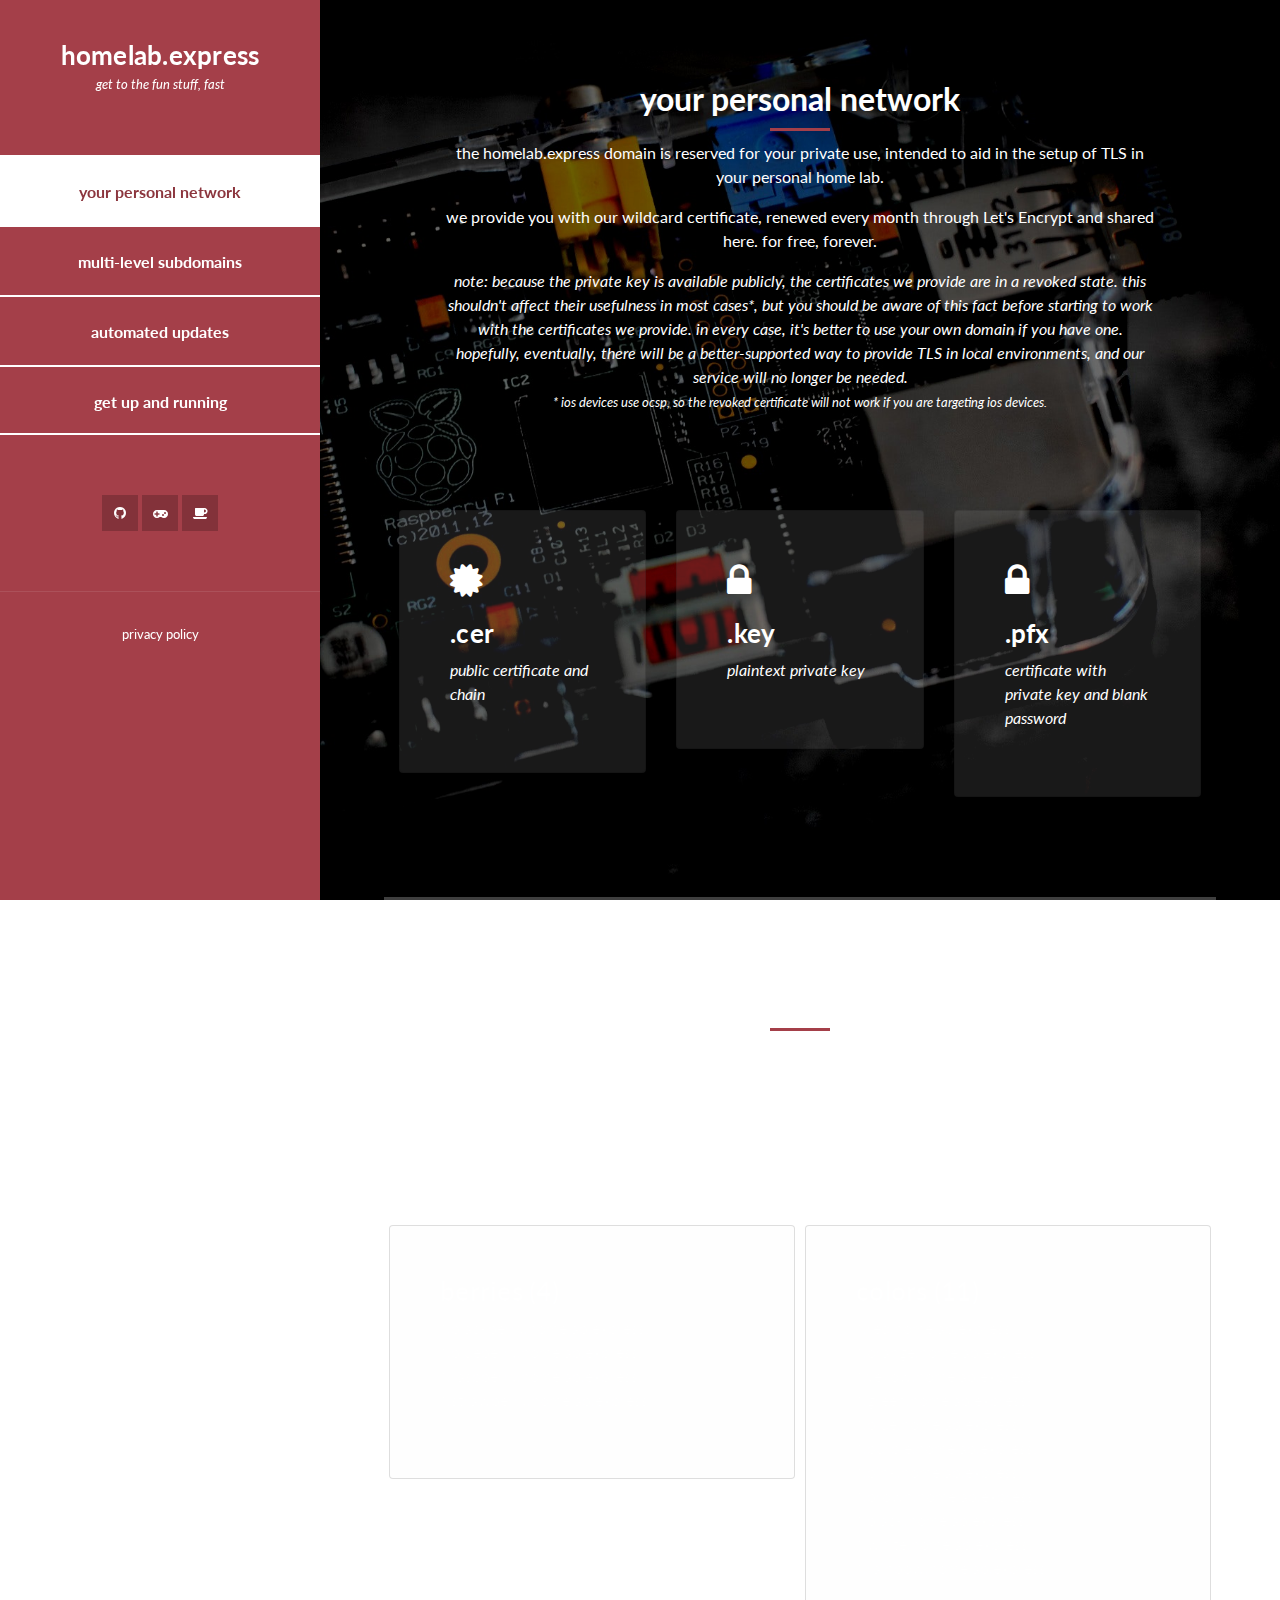
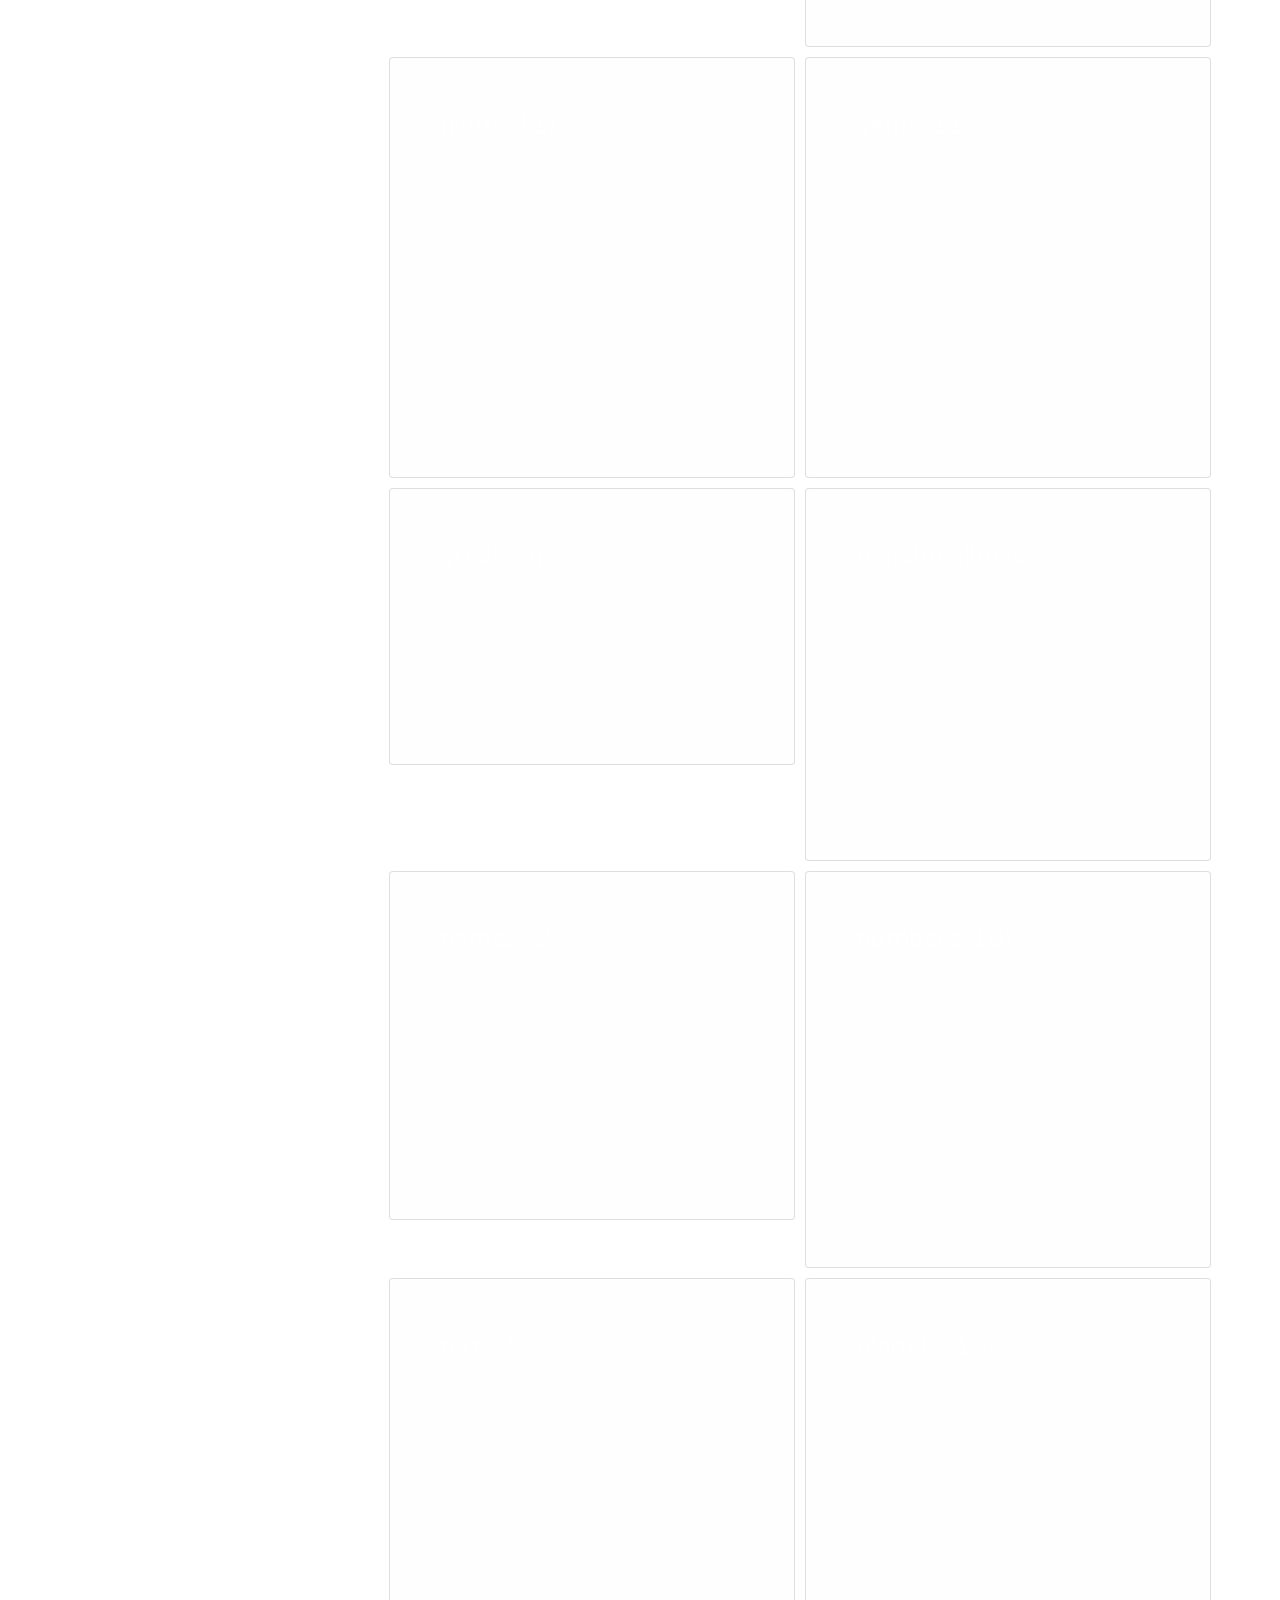
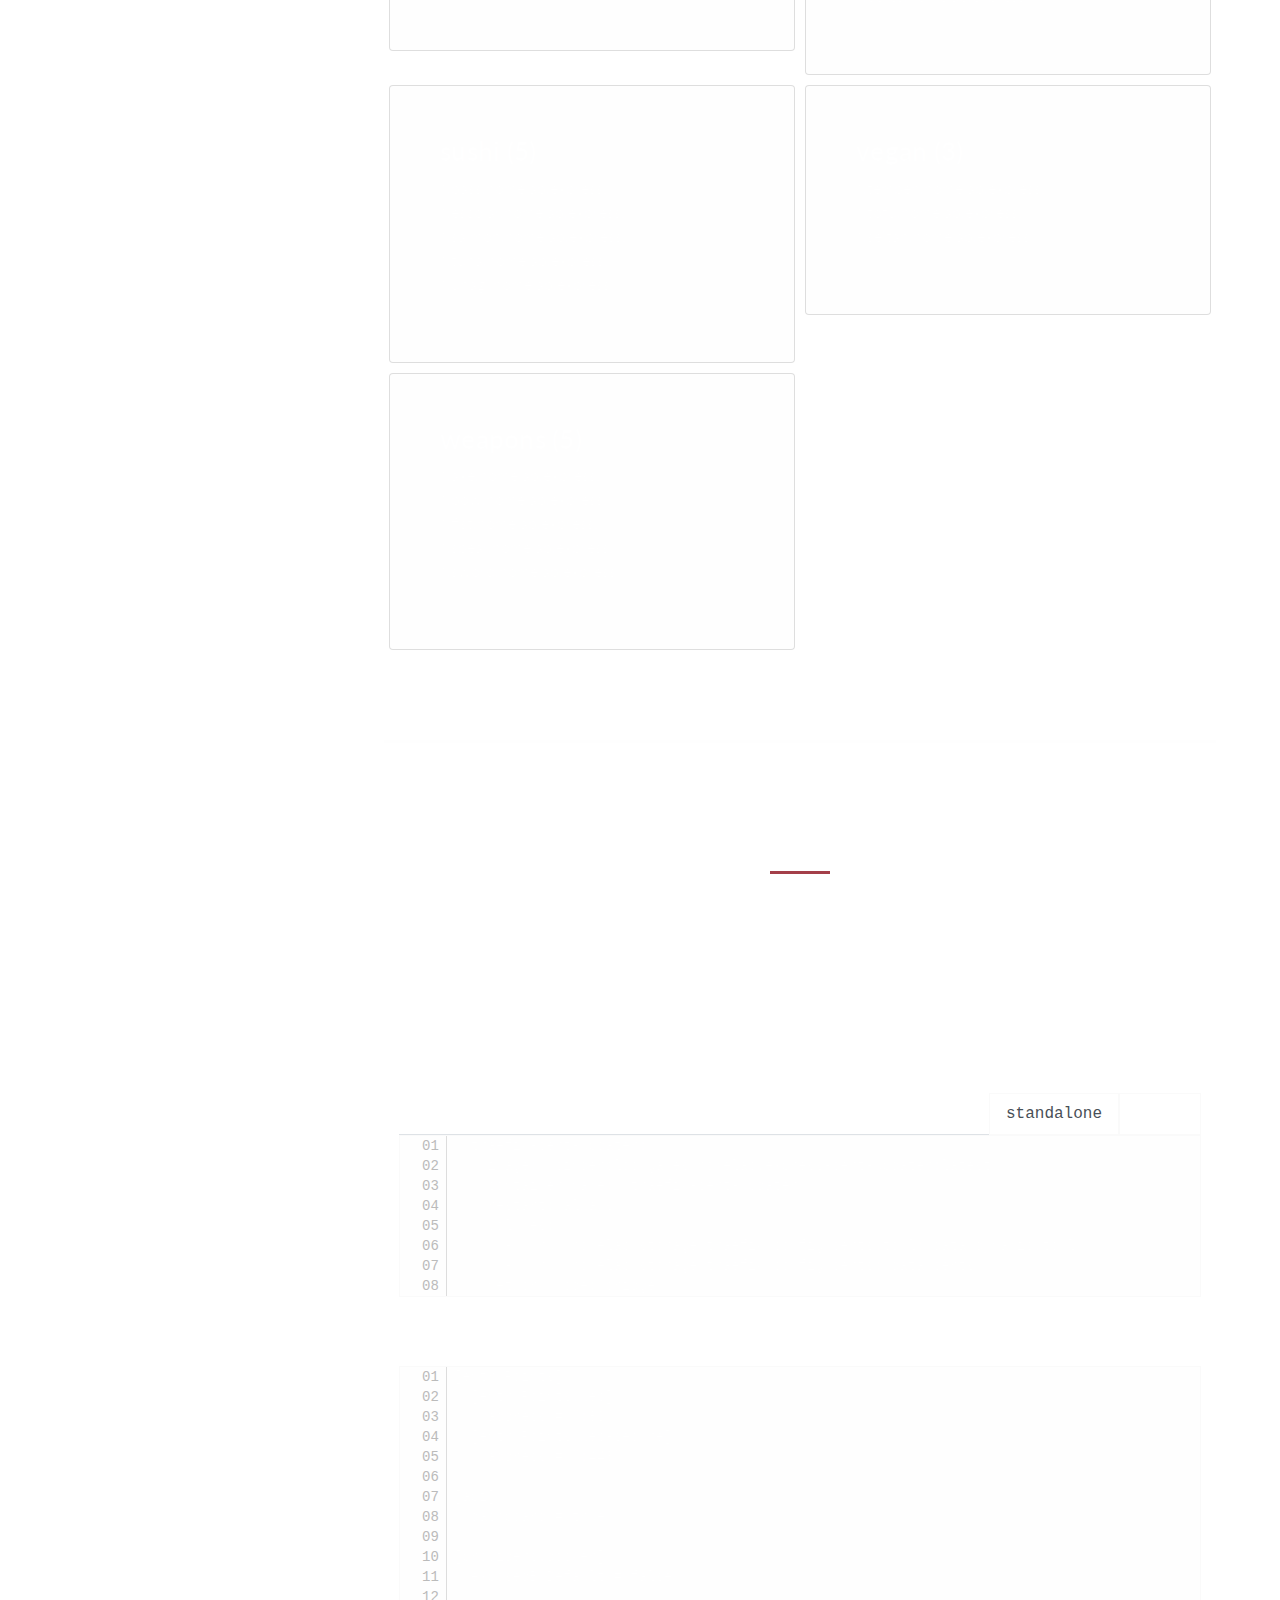
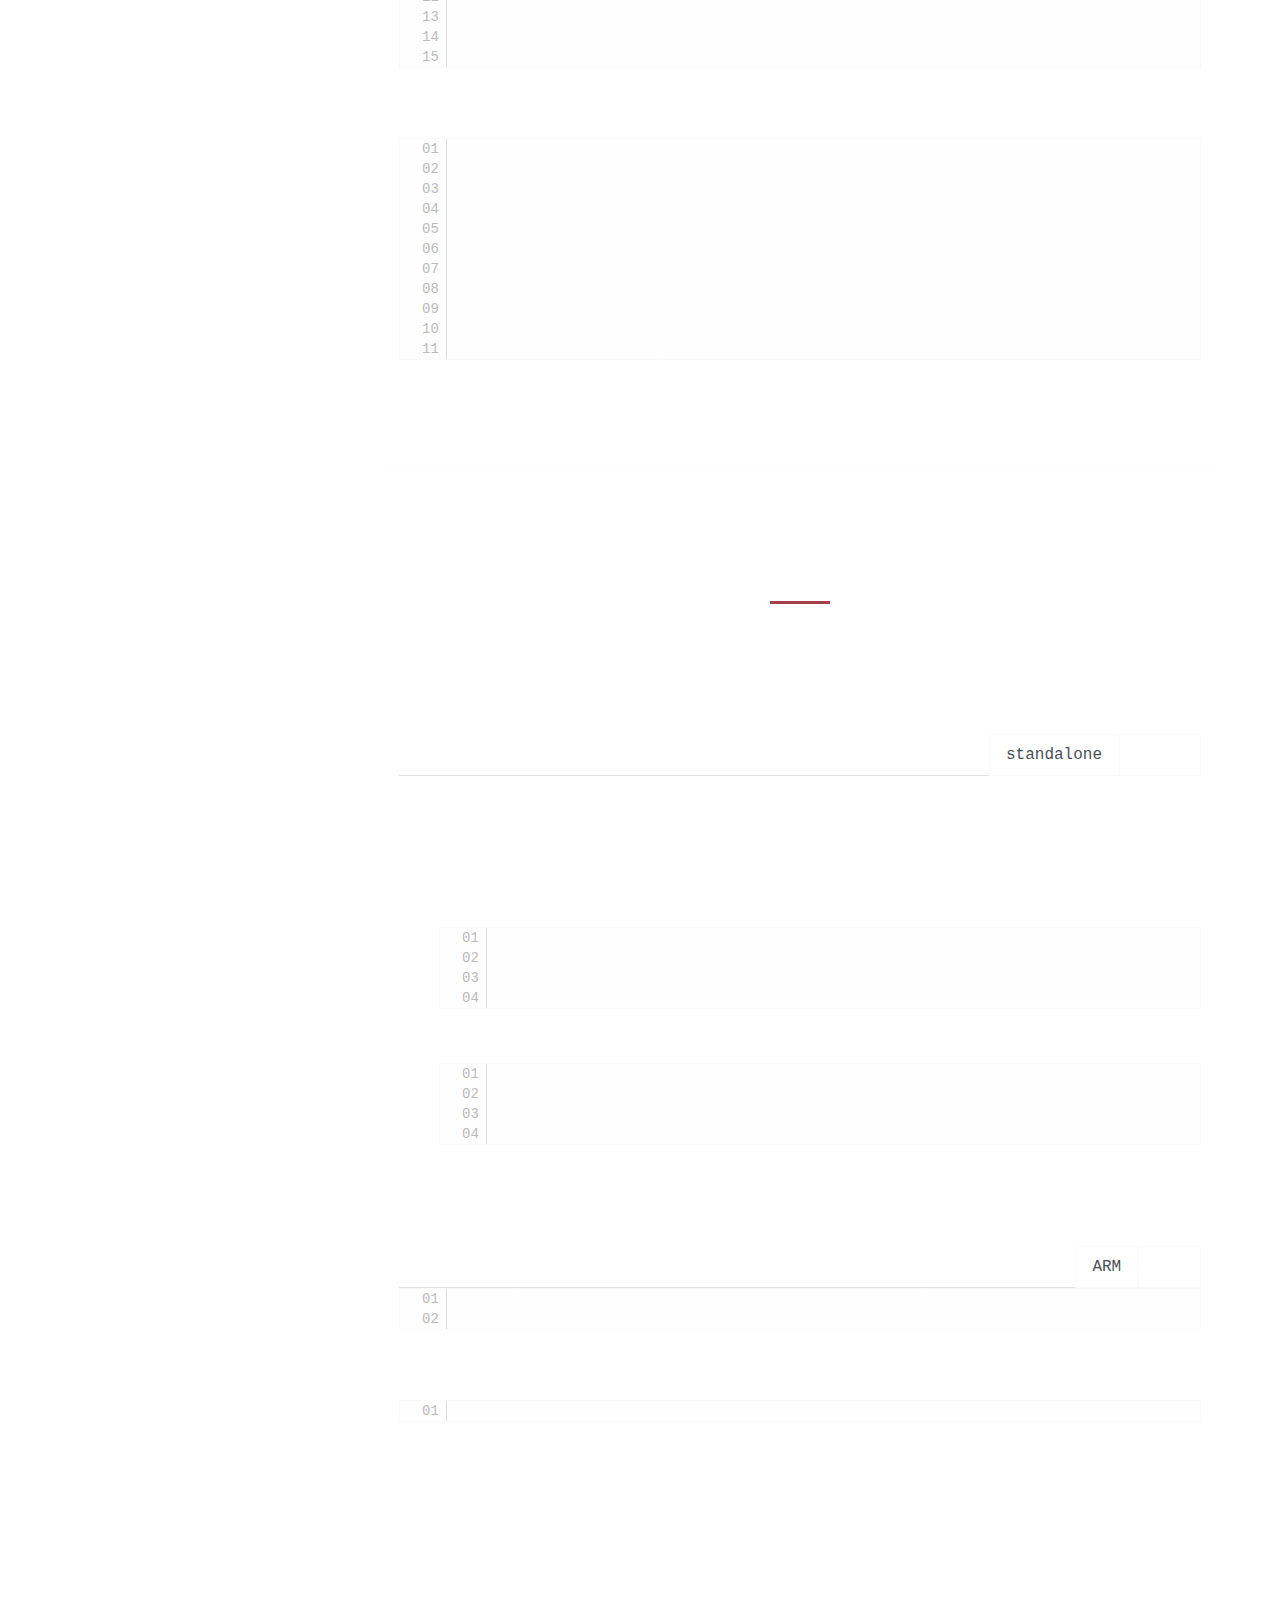
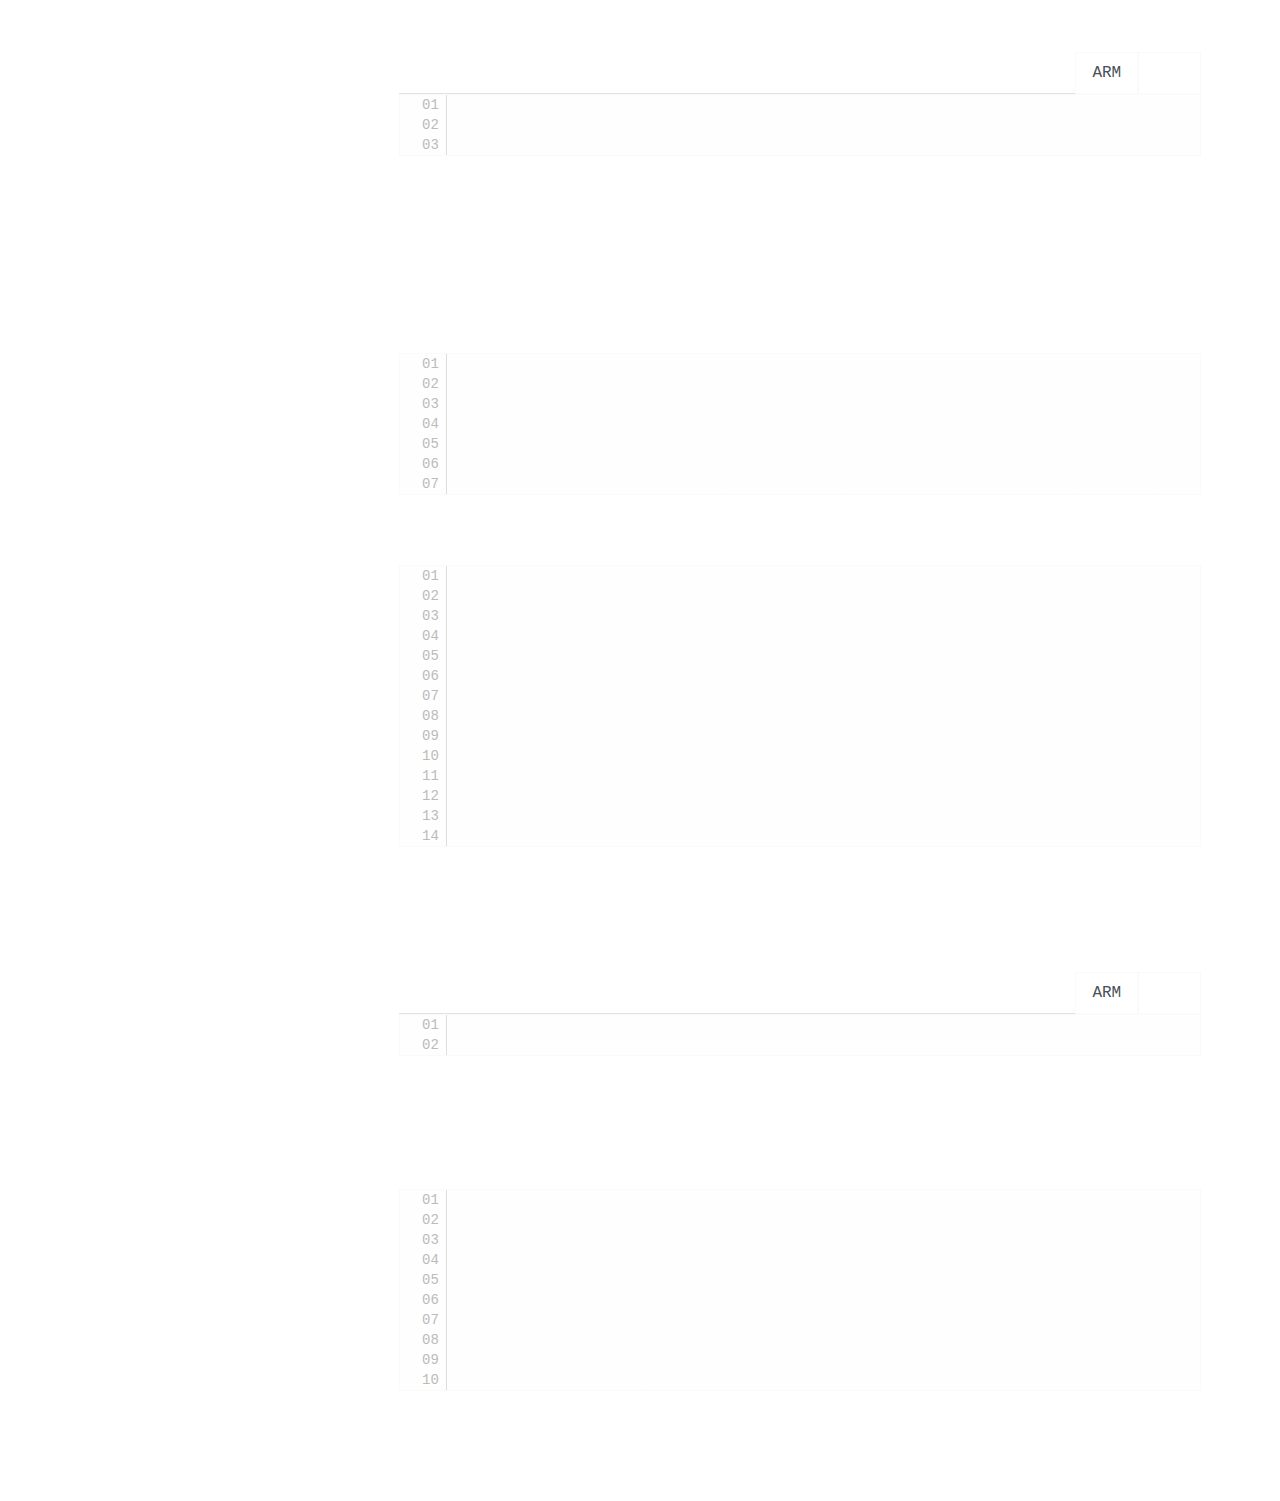
==== commit 093a8018: "Updating to docker compose (instead of docker-compose)." ====
--- a/docs/index.html
+++ b/docs/index.html
@@ -451,7 +451,14 @@
                             <p>follow these steps to prepare your device:</p>
                             <ol class="dashes-list">
                               <li>update the machine's IP address with a Fixed Allocation from your DHCP provider (probably your home router)</li>
-                              <li>set up <a class="obvious-link" href="https://linuxhint.com/install_docker_raspberry_pi-2/">docker and docker-compose</a></li>
+                              <li>set up docker, then reboot:
+                                <div class="container">
+                                  <span>curl -fsSL https://get.docker.com -o get-docker.sh</span>
+                                  <span>sudo sh get-docker.sh</span>
+                                  <span>sudo usermod -aG docker $(whoami)</span>
+                                  <span>sudo reboot</span>
+                                </div>
+                              </li>
                               <li>run the following commands, then log out and back in:
                                 <div class="container">
                                   <span>sudo groupadd homelab</span>
@@ -490,7 +497,7 @@
                             </div>
                             <p>then head to <span class="file">/run/homelab/compose/infrastructure/</span> and start your infrastructure containers:</p>
                             <div class="container">
-                              <span>docker-compose up -d</span>
+                              <span>docker compose up -d</span>
                             </div>
                             <p>as long as you have your new lab's IP set in your hosts file, you can head to <a class="obvious-link" href="https://manage.homelab.express">https://manage.homelab.express</a>, set up a password, and explore portainer.</p>
                             <p>you can also head to https://{hostname}.homelab.express (replacing {hostname} with the hostname of your device) to view the traefik dashboard.</p>
@@ -612,7 +619,14 @@
                             <p>follow these steps to prepare your device:</p>
                             <ol class="dashes-list">
                               <li>update the machine's IP address with a Fixed Allocation from your DHCP provider (probably your home router)</li>
-                              <li>set up <a class="obvious-link" href="https://linuxhint.com/install_docker_raspberry_pi-2/">docker and docker-compose</a></li>
+                              <li>set up docker, then reboot:
+                                <div class="container">
+                                  <span>curl -fsSL https://get.docker.com -o get-docker.sh</span>
+                                  <span>sudo sh get-docker.sh</span>
+                                  <span>sudo usermod -aG docker $(whoami)</span>
+                                  <span>sudo reboot</span>
+                                </div>
+                              </li>
                               <li>run the following commands, then log out and back in:
                                 <div class="container">
                                   <span>sudo groupadd homelab</span>
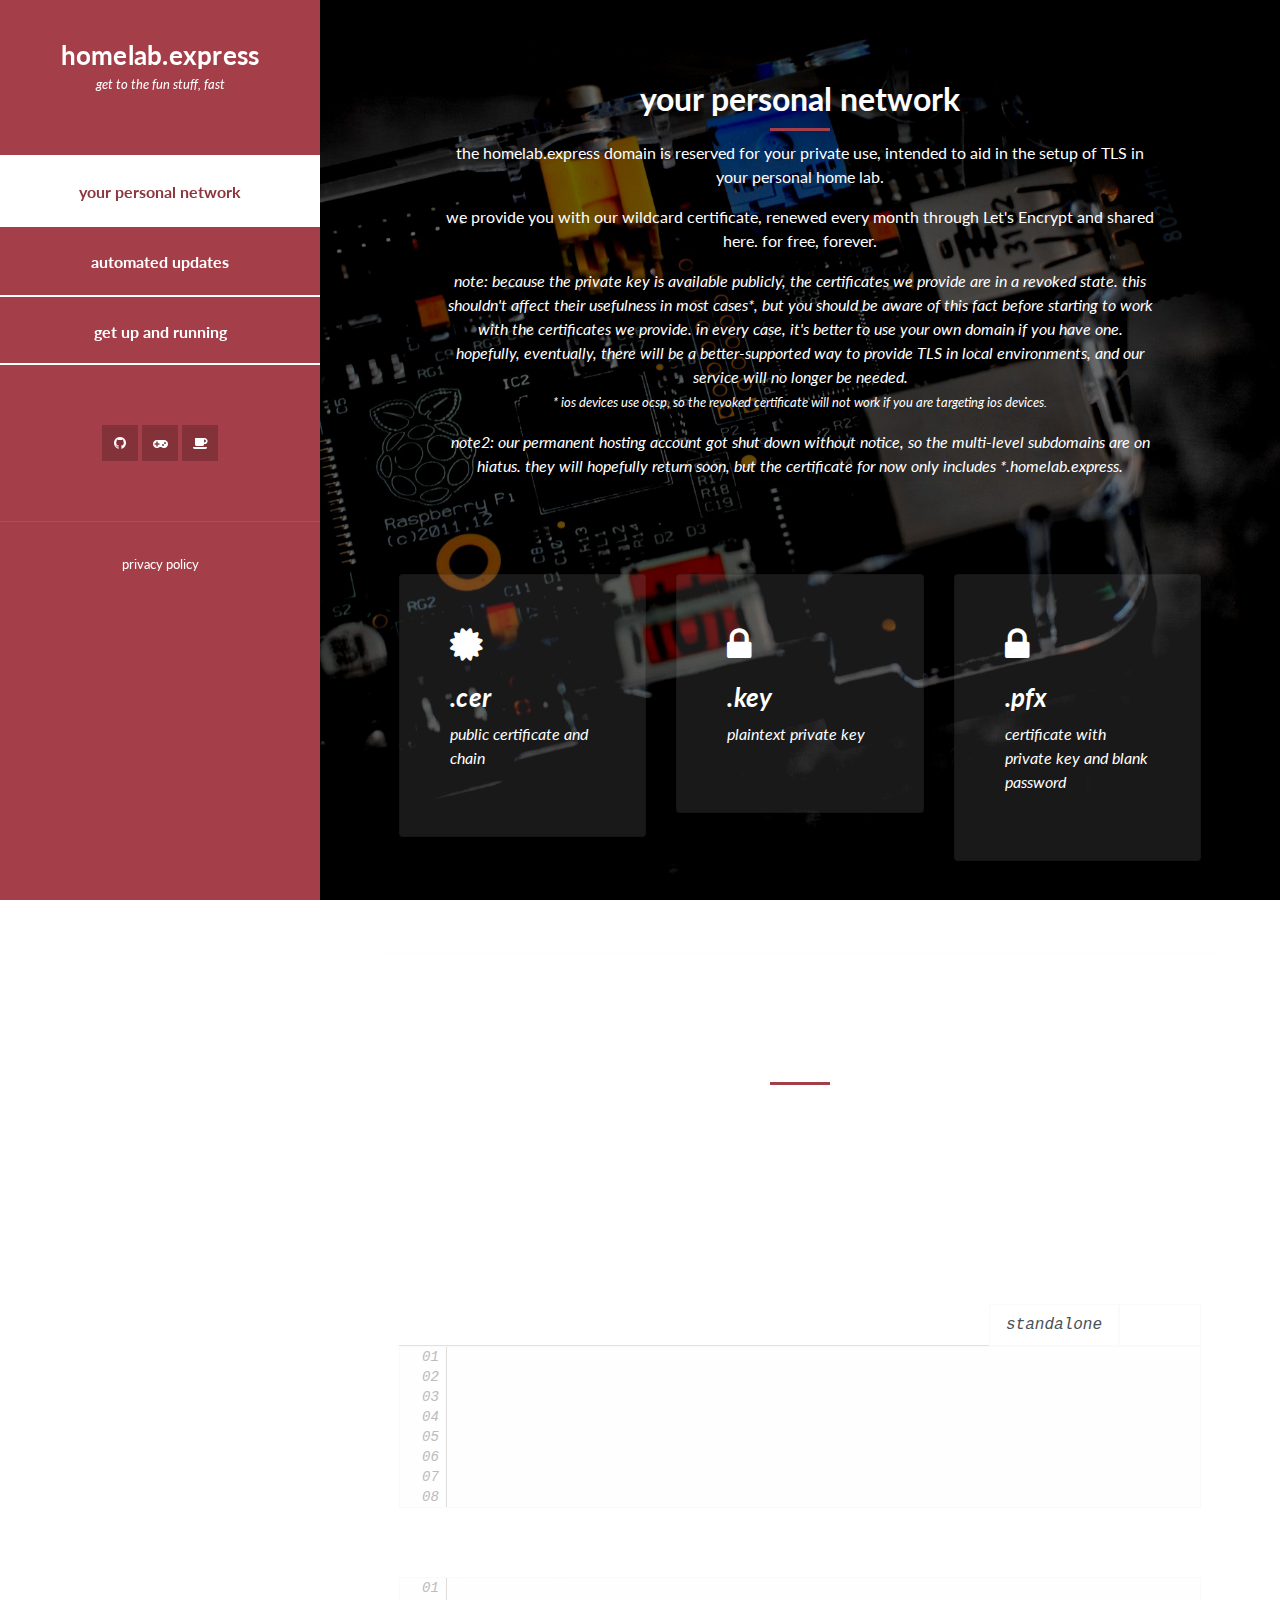
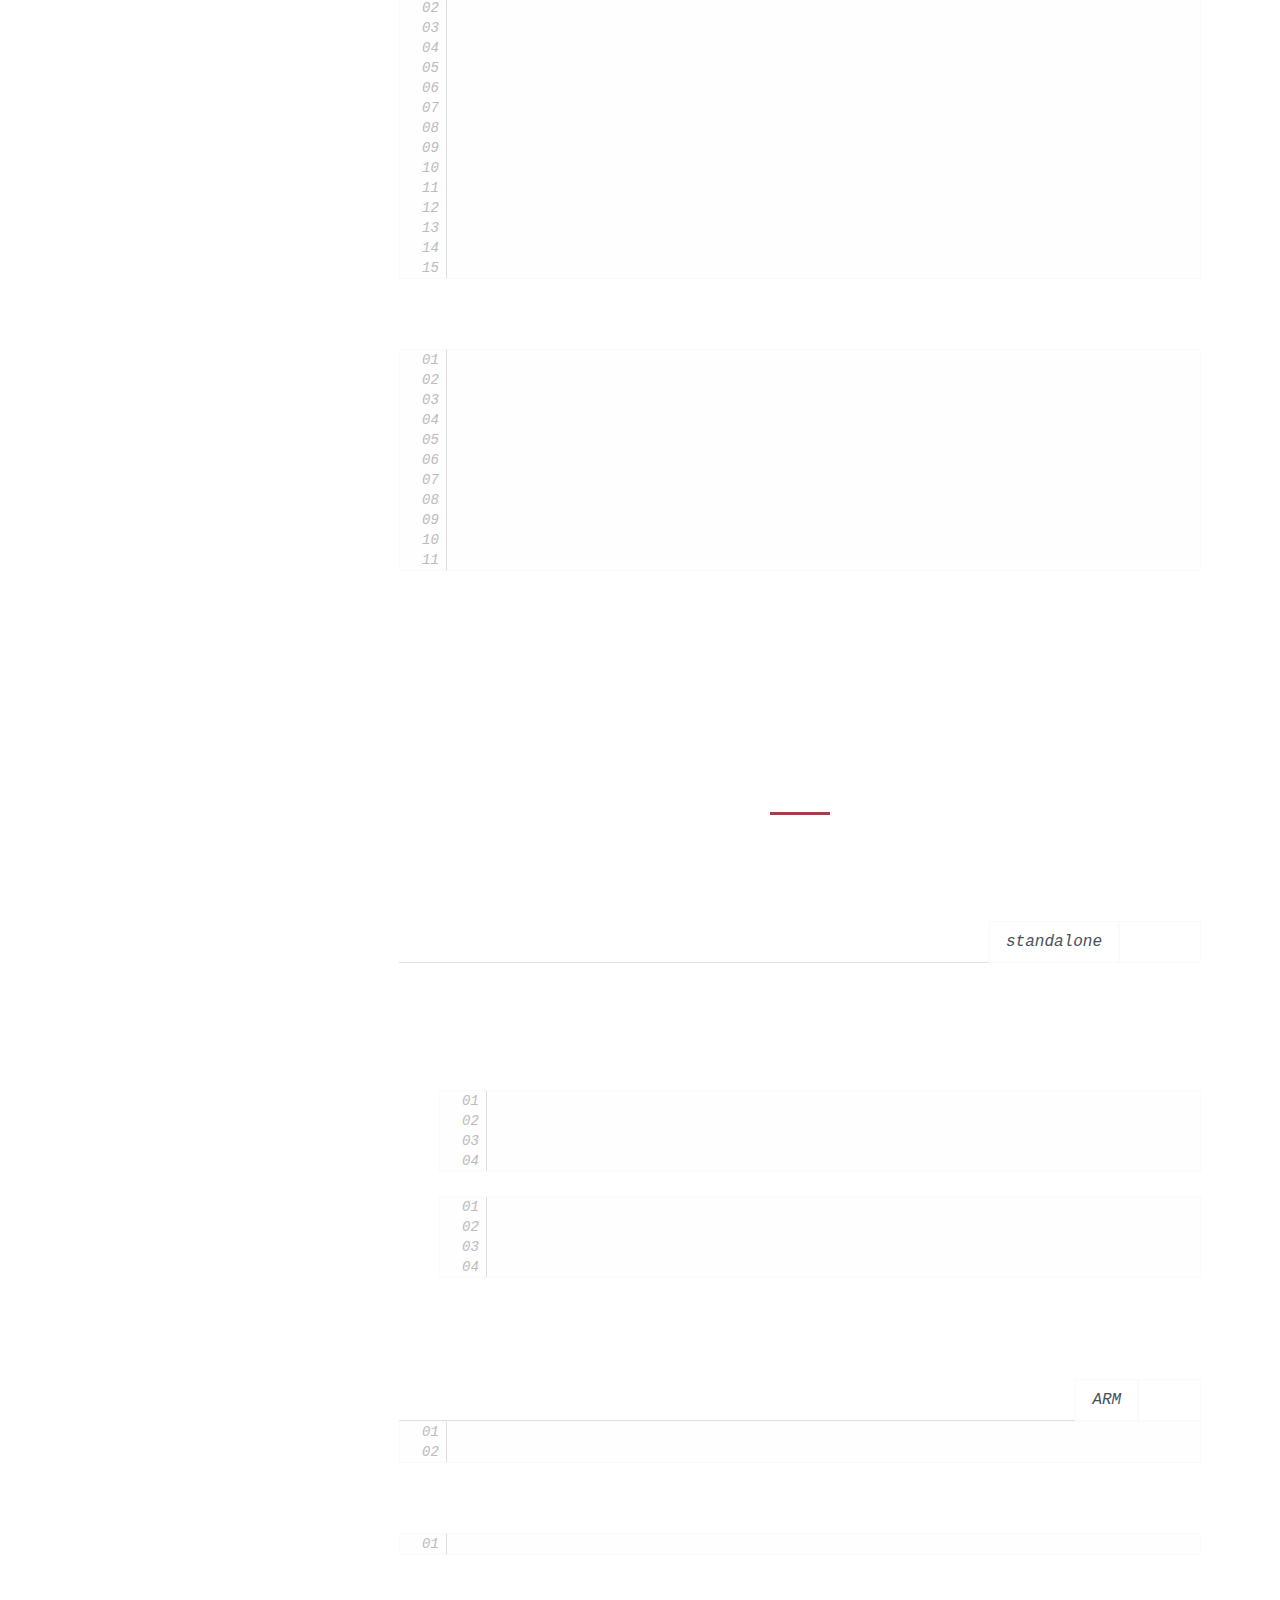
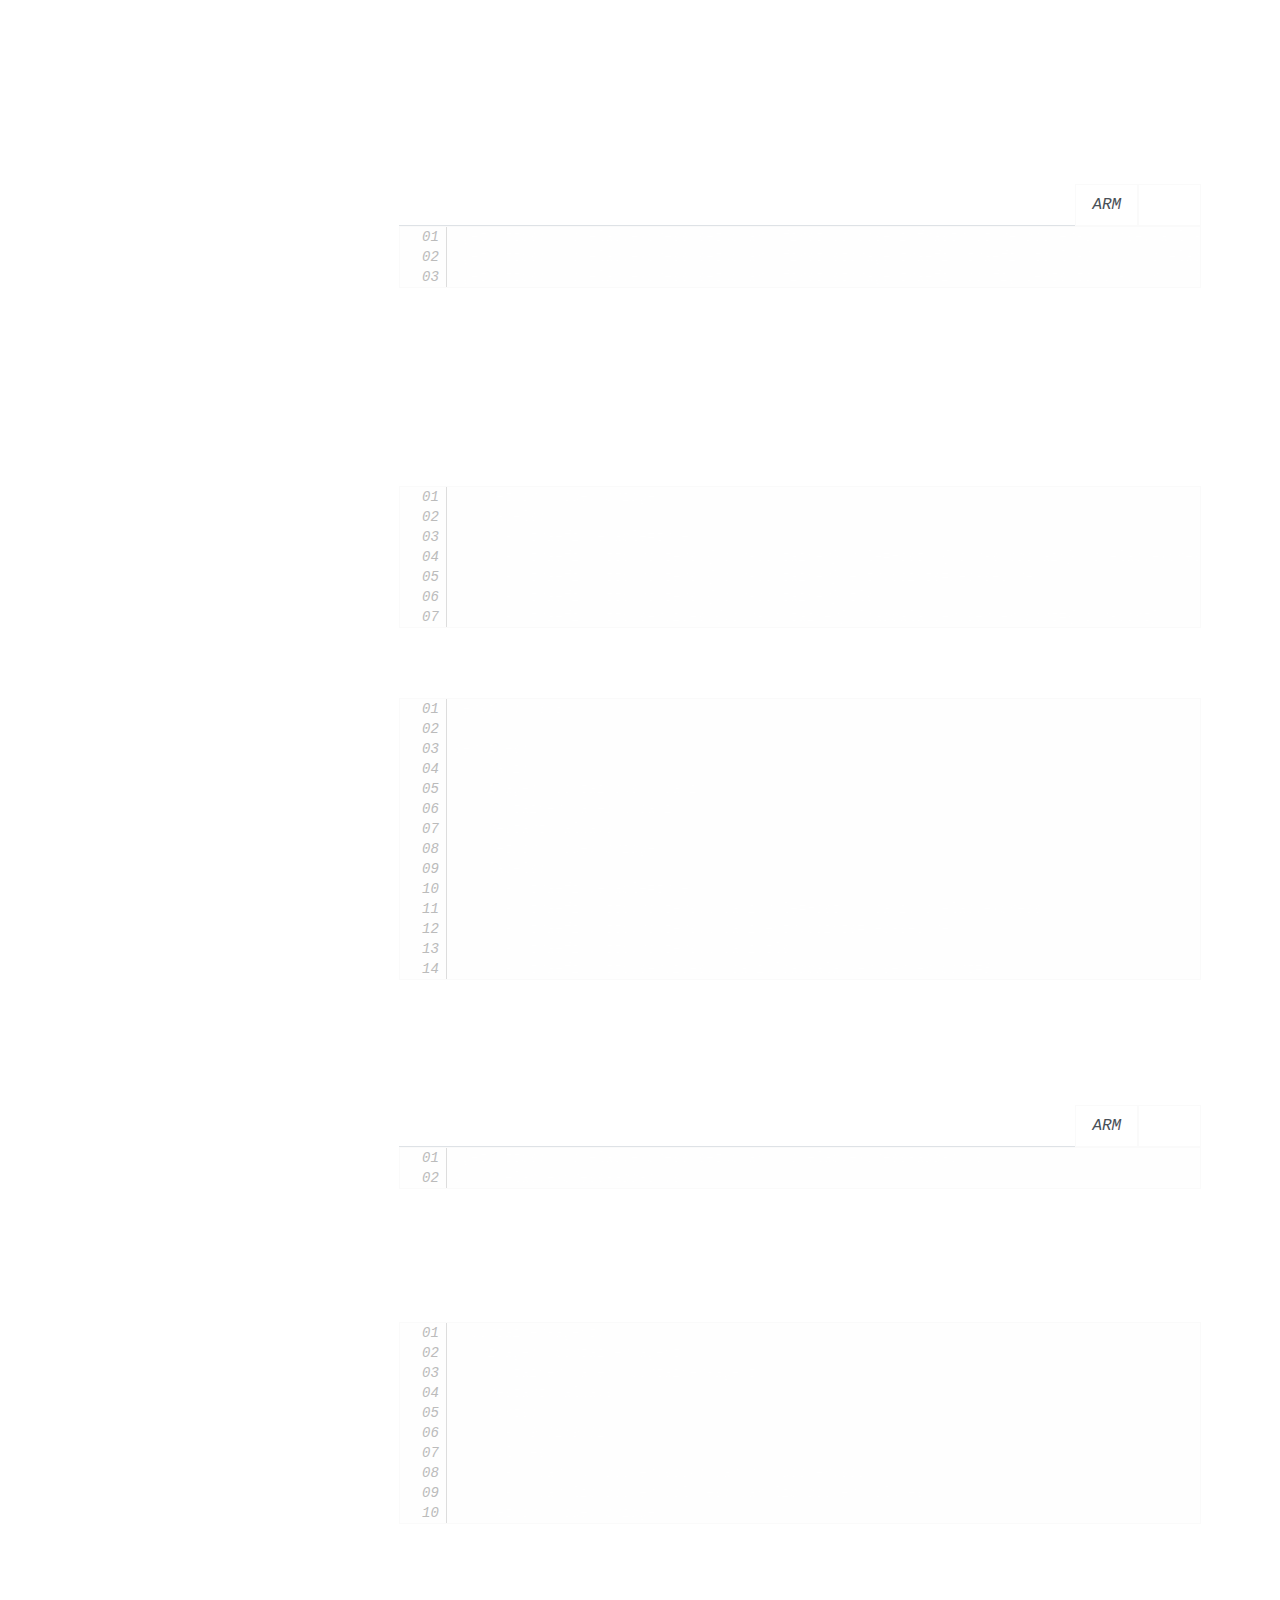
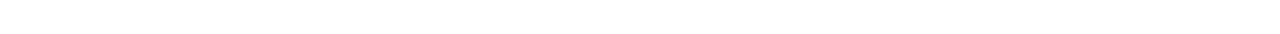
==== commit befd1c19: "Update index.html" ====
--- a/docs/index.html
+++ b/docs/index.html
@@ -34,7 +34,7 @@
             <nav class="main-nav" role="navigation">
               <ul class="main-menu">
                 <li><a href="#section-network">your personal network</a></li>
-                <li><a href="#section-subdomains">multi-level subdomains</a></li>
+                <li><a href="#section-subdomains" style="display: none">multi-level subdomains</a></li>
                 <li><a href="#section-updates">automated updates</a></li>
                 <li><a href="#section-setup">get up and running</a></li>
               </ul>
@@ -61,6 +61,7 @@
             <p>the homelab.express domain is reserved for your private use, intended to aid in the setup of TLS in your personal home lab.</p>
             <p>we provide you with our wildcard certificate, renewed every month through Let's Encrypt and shared here.  for free, forever.</p>
             <p><em>note: because the private key is available publicly, the certificates we provide are in a revoked state.  this shouldn't affect their usefulness in most cases*, but you should be aware of this fact before starting to work with the certificates we provide.  in every case, it's better to use your own domain if you have one.  hopefully, eventually, there will be a better-supported way to provide TLS in local environments, and our service will no longer be needed.<br /><small>* ios devices use ocsp, so the revoked certificate will not work if you are targeting ios devices.</small></em></p>
+            <p><em>note2: our permanent hosting account got shut down without notice, so the multi-level subdomains are on hiatus.  they will hopefully return soon, but the certificate for now only includes *.homelab.express.</p>
           </div>
           <div class="row">
           
@@ -98,7 +99,7 @@
         </div>
       </section>
 
-      <section class="section subdomains" data-section="section-subdomains">
+      <section class="section subdomains" data-section="section-subdomains" style="display: none">
         <div class="container">
           <div class="section-heading">
             <h2>multi-level subdomains</h2>
@@ -452,7 +453,7 @@
                             <ol class="dashes-list">
                               <li>update the machine's IP address with a Fixed Allocation from your DHCP provider (probably your home router)</li>
                               <li>set up docker, then reboot:
-                                <div class="container">
+                                <div class="container no-bottom-margin">
                                   <span>curl -fsSL https://get.docker.com -o get-docker.sh</span>
                                   <span>sudo sh get-docker.sh</span>
                                   <span>sudo usermod -aG docker $(whoami)</span>
@@ -620,7 +621,7 @@
                             <ol class="dashes-list">
                               <li>update the machine's IP address with a Fixed Allocation from your DHCP provider (probably your home router)</li>
                               <li>set up docker, then reboot:
-                                <div class="container">
+                                <div class="container no-bottom-margin">
                                   <span>curl -fsSL https://get.docker.com -o get-docker.sh</span>
                                   <span>sudo sh get-docker.sh</span>
                                   <span>sudo usermod -aG docker $(whoami)</span>
--- a/docs/assets/css/site.css
+++ b/docs/assets/css/site.css
@@ -445,6 +445,10 @@
   counter-reset: line;
 }
 
+.code .container.no-bottom-margin {
+  margin-bottom: 0px;	
+}
+
 .code .container span {
   white-space: pre;
   display: block;
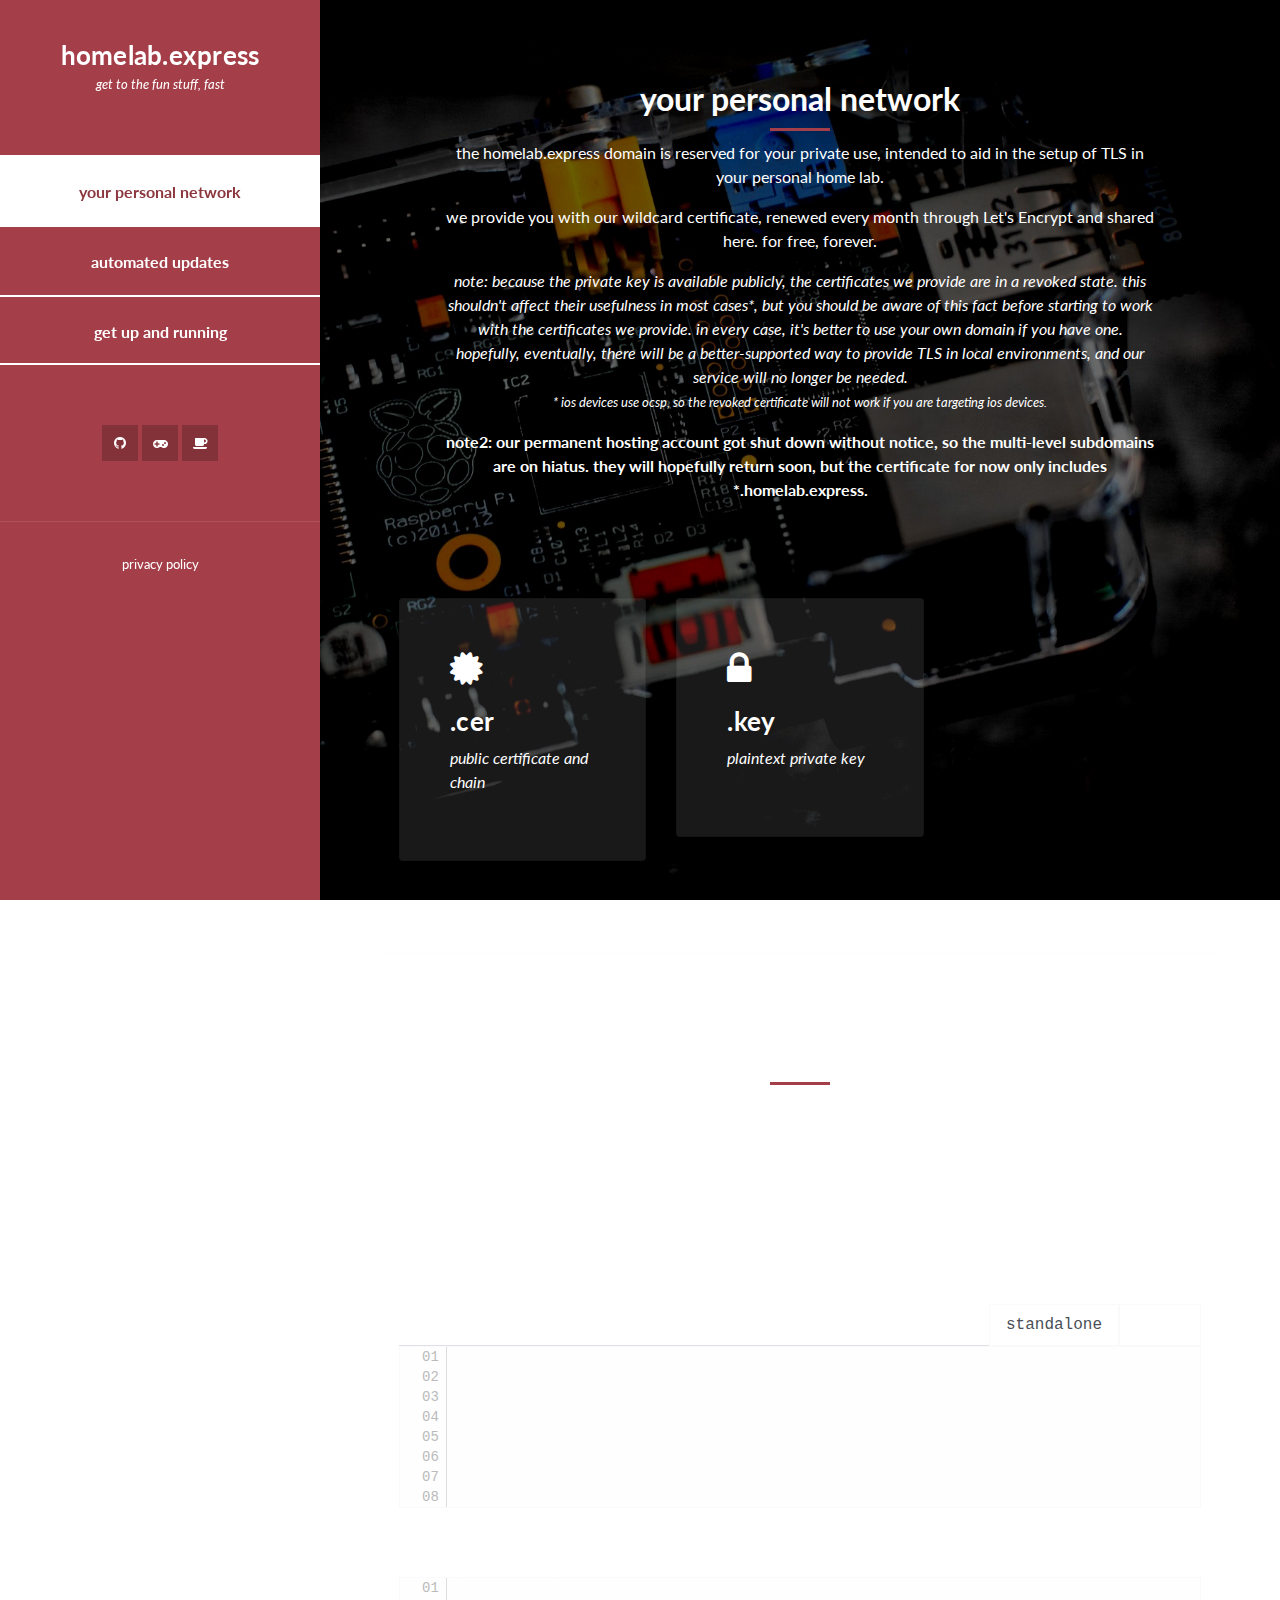
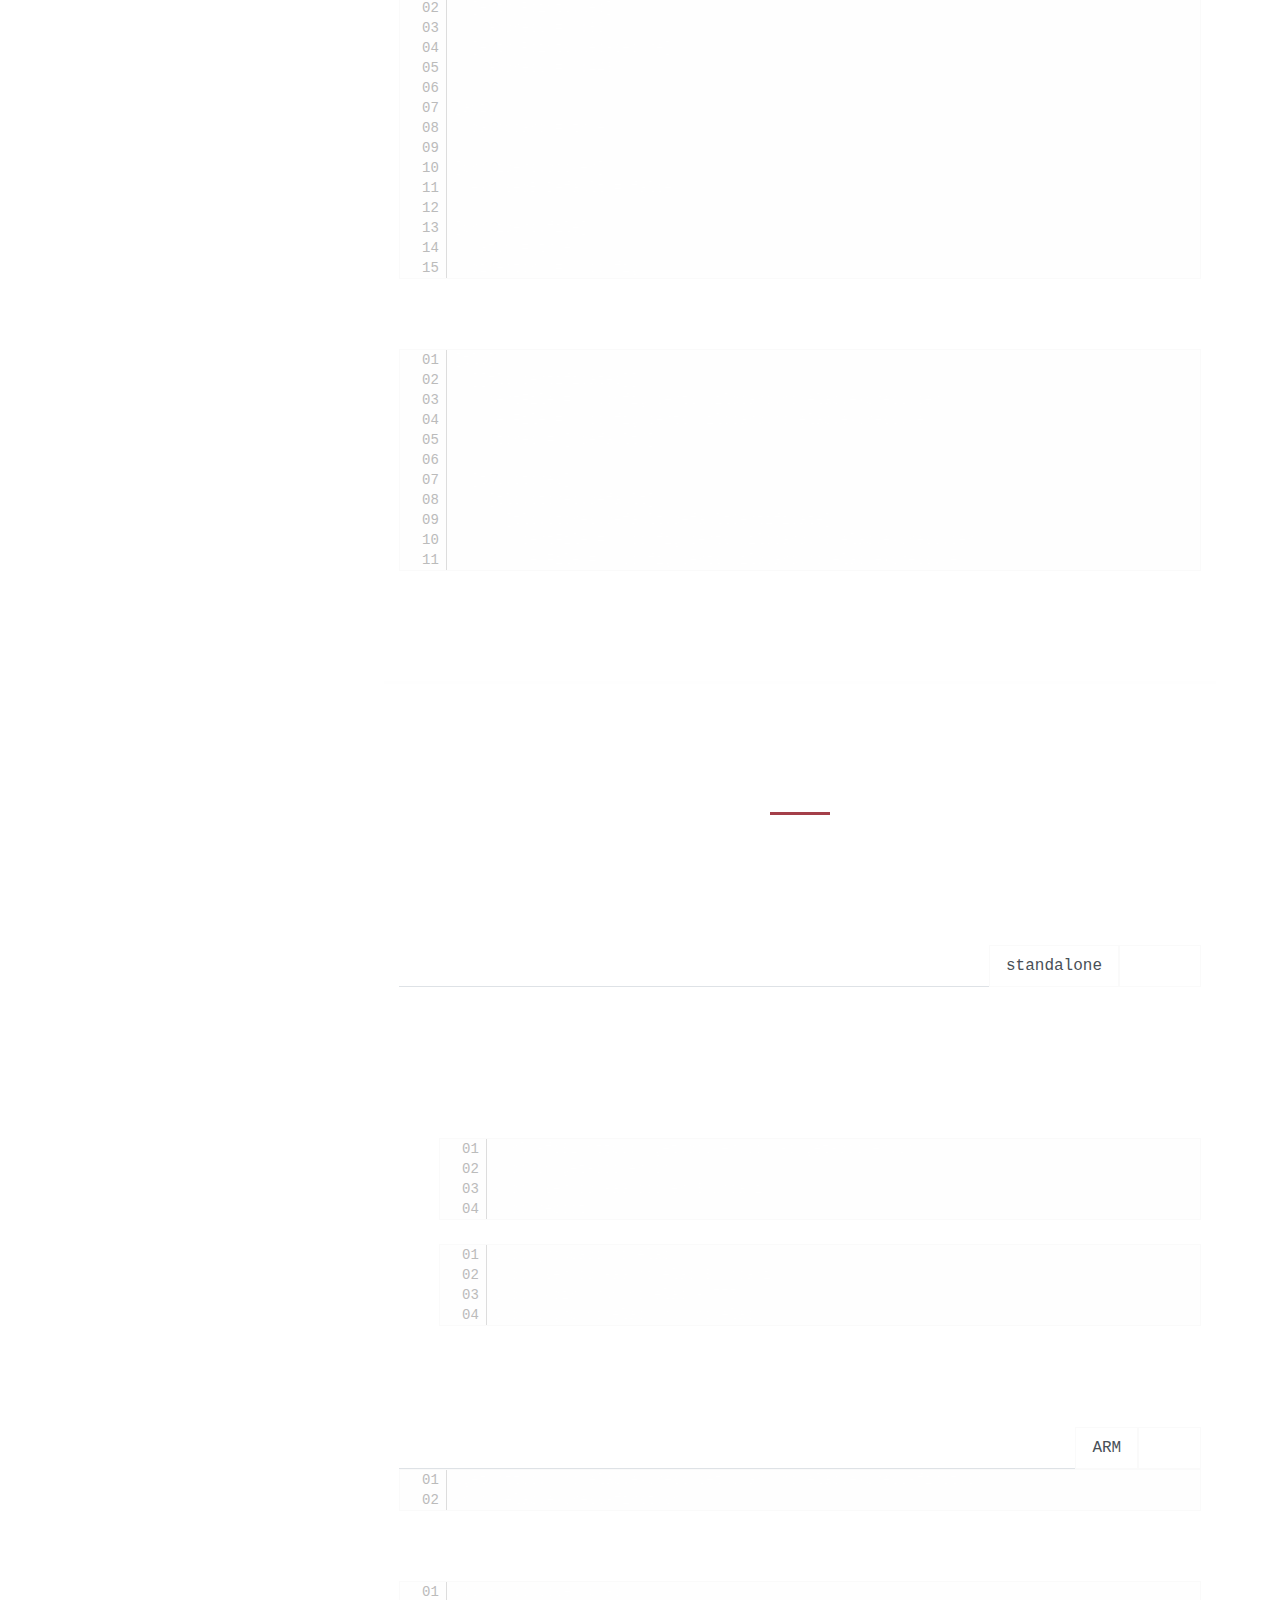
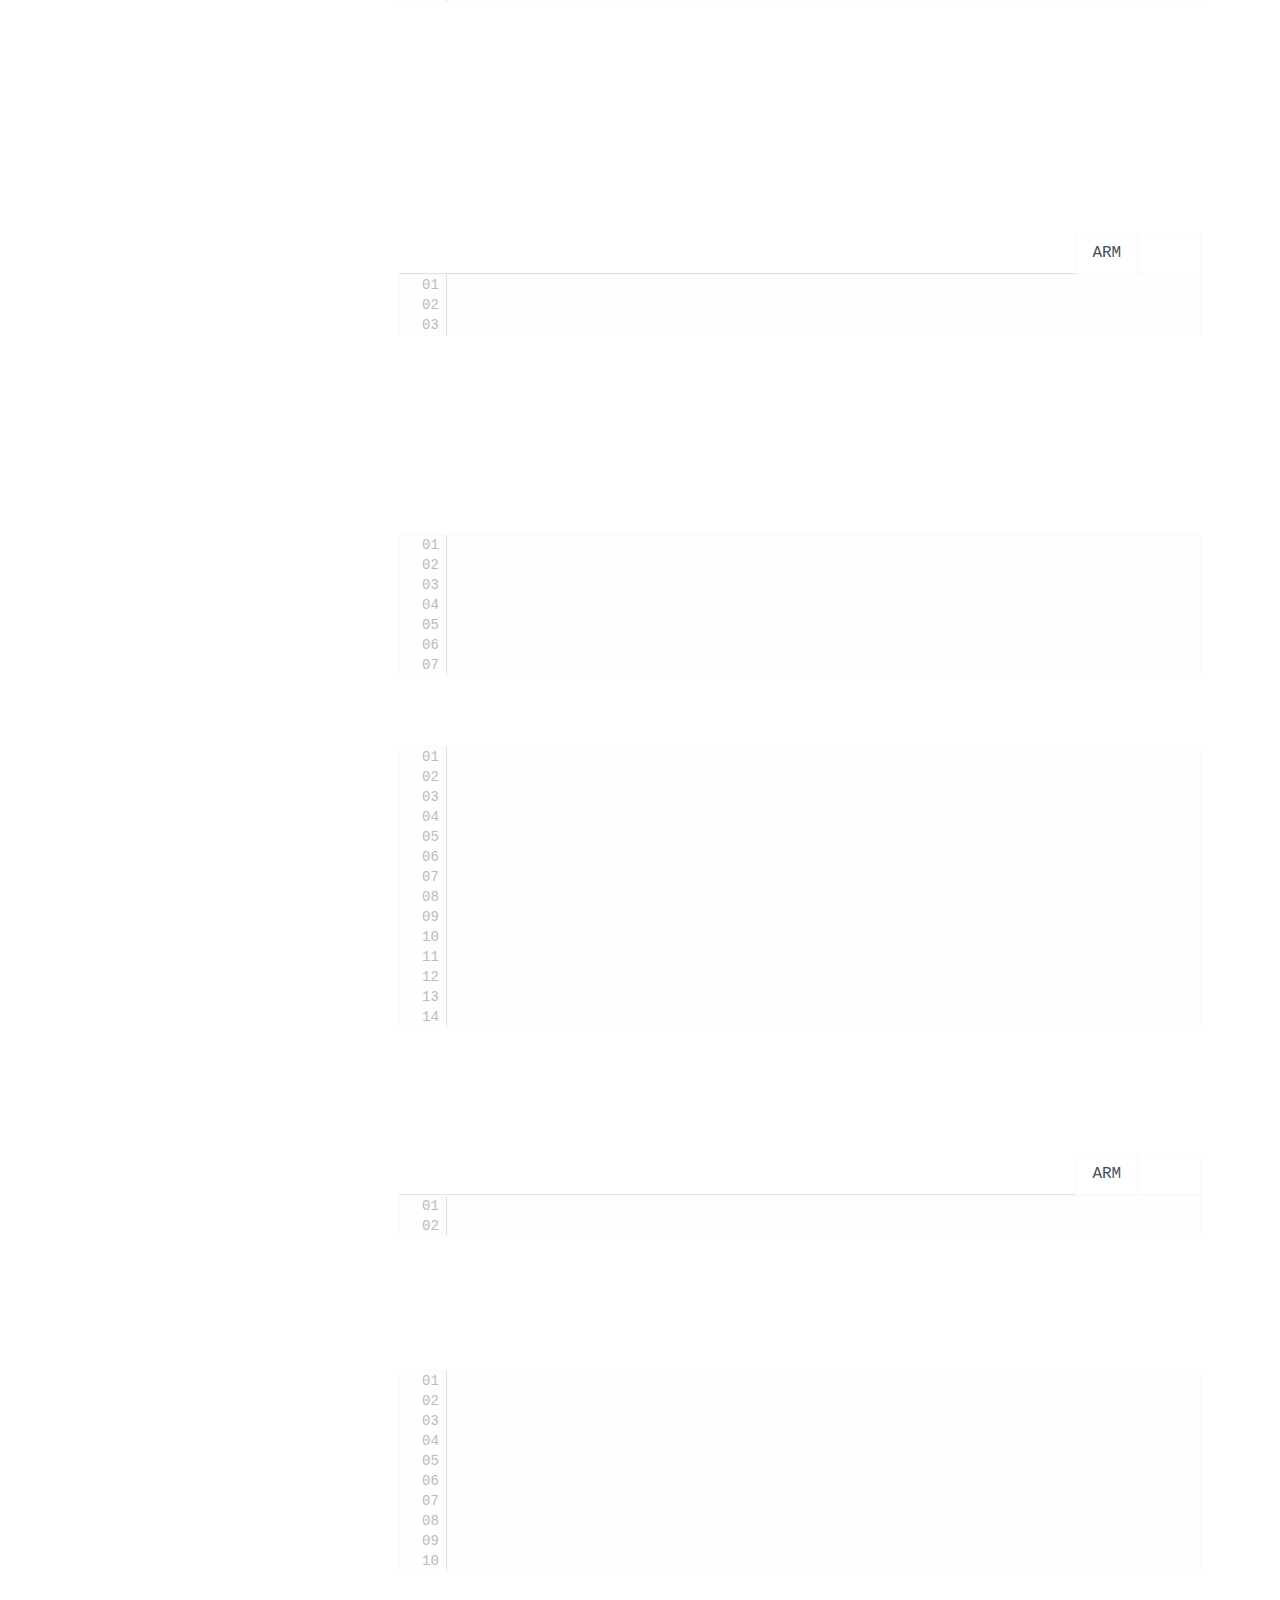
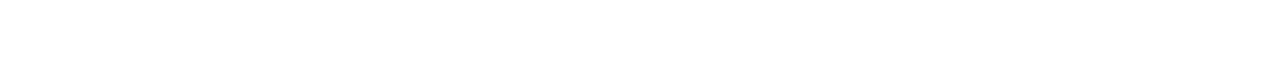
==== commit e9c48658: "Update index.html" ====
--- a/docs/index.html
+++ b/docs/index.html
@@ -61,7 +61,7 @@
             <p>the homelab.express domain is reserved for your private use, intended to aid in the setup of TLS in your personal home lab.</p>
             <p>we provide you with our wildcard certificate, renewed every month through Let's Encrypt and shared here.  for free, forever.</p>
             <p><em>note: because the private key is available publicly, the certificates we provide are in a revoked state.  this shouldn't affect their usefulness in most cases*, but you should be aware of this fact before starting to work with the certificates we provide.  in every case, it's better to use your own domain if you have one.  hopefully, eventually, there will be a better-supported way to provide TLS in local environments, and our service will no longer be needed.<br /><small>* ios devices use ocsp, so the revoked certificate will not work if you are targeting ios devices.</small></em></p>
-            <p><em>note2: our permanent hosting account got shut down without notice, so the multi-level subdomains are on hiatus.  they will hopefully return soon, but the certificate for now only includes *.homelab.express.</p>
+            <p><strong>note2: our permanent hosting account got shut down without notice, so the multi-level subdomains are on hiatus.  they will hopefully return soon, but the certificate for now only includes *.homelab.express.</strong></p>
           </div>
           <div class="row">
           
@@ -85,7 +85,7 @@
               </div>
             </div>
             
-            <div class="col-md-4">
+            <div class="col-md-4" style="display: none">
               <div class="card">
                 <div class="service-icon"><i class="fa fa-lock large-icon" aria-hidden="true"></i></div>
                 <h4><a href="/cert/wildcard.homelab.express.pfx" class="fill-container">.pfx</a></h4>
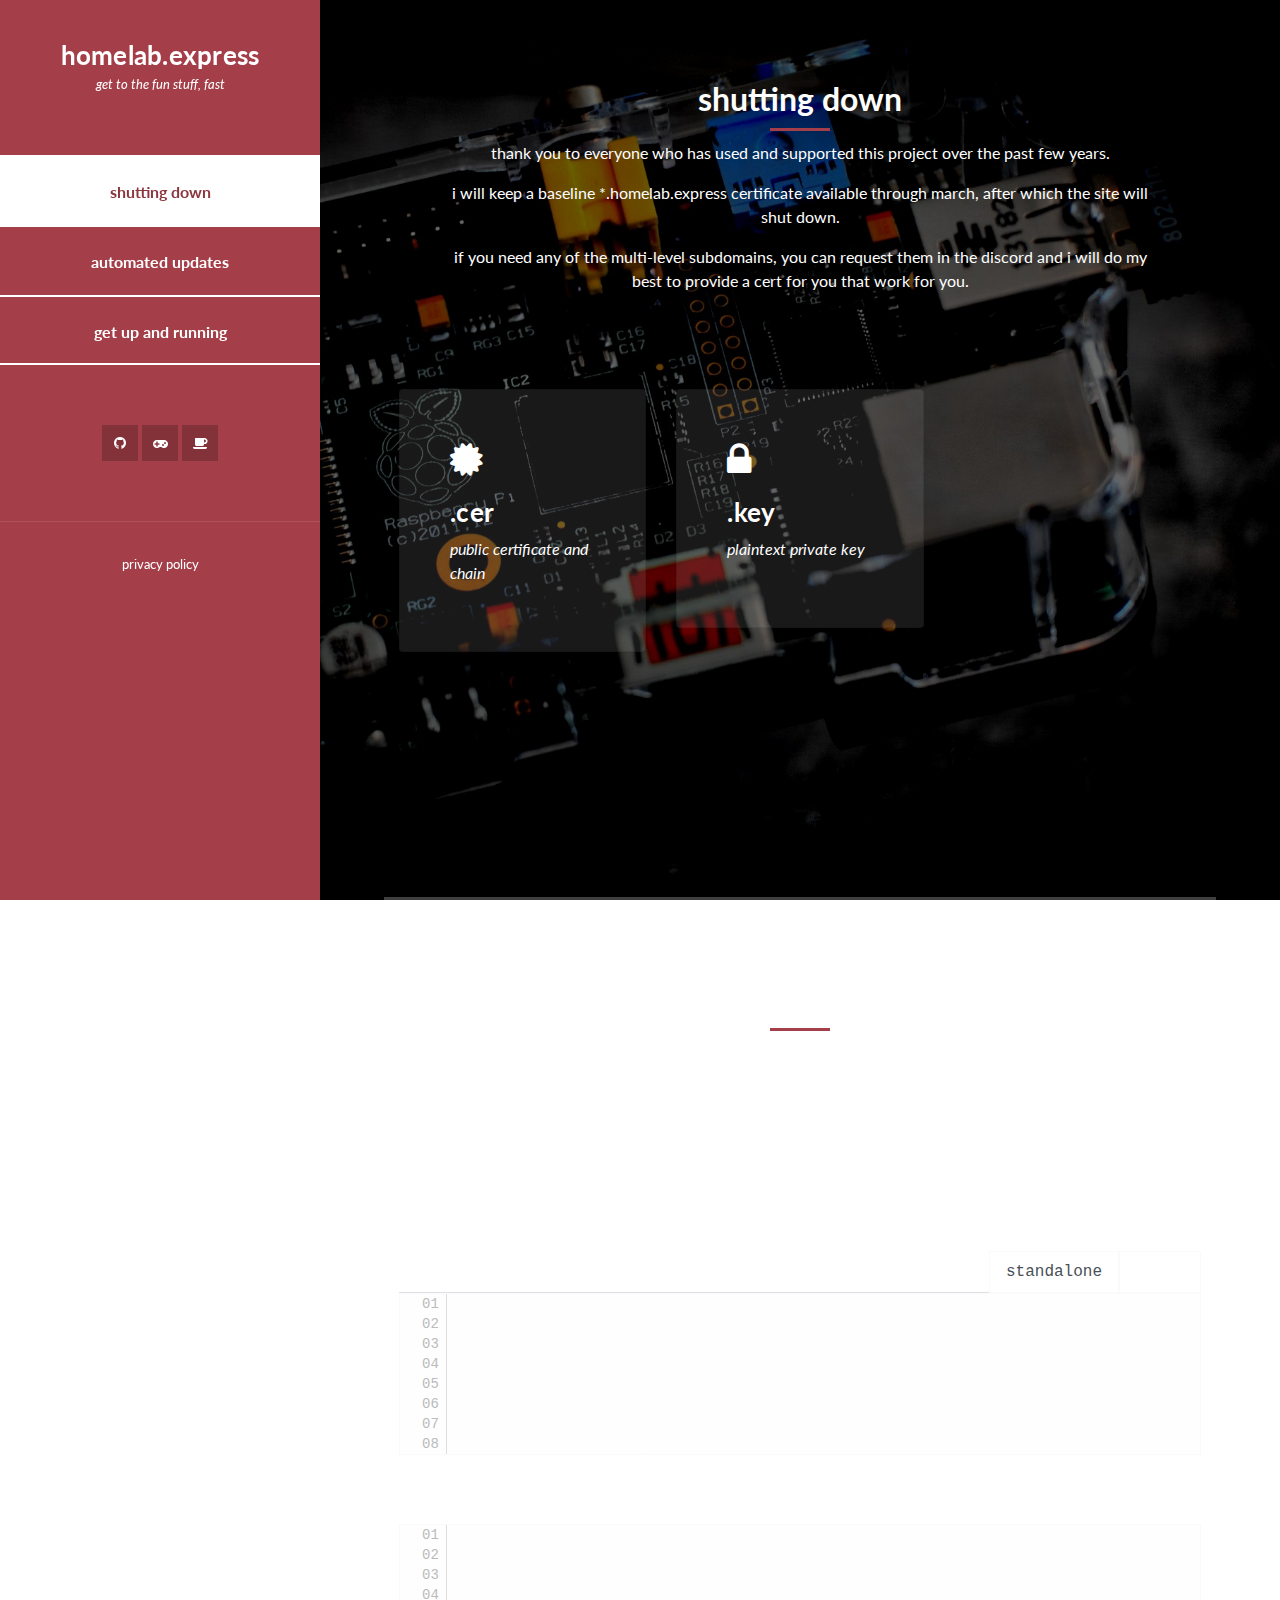
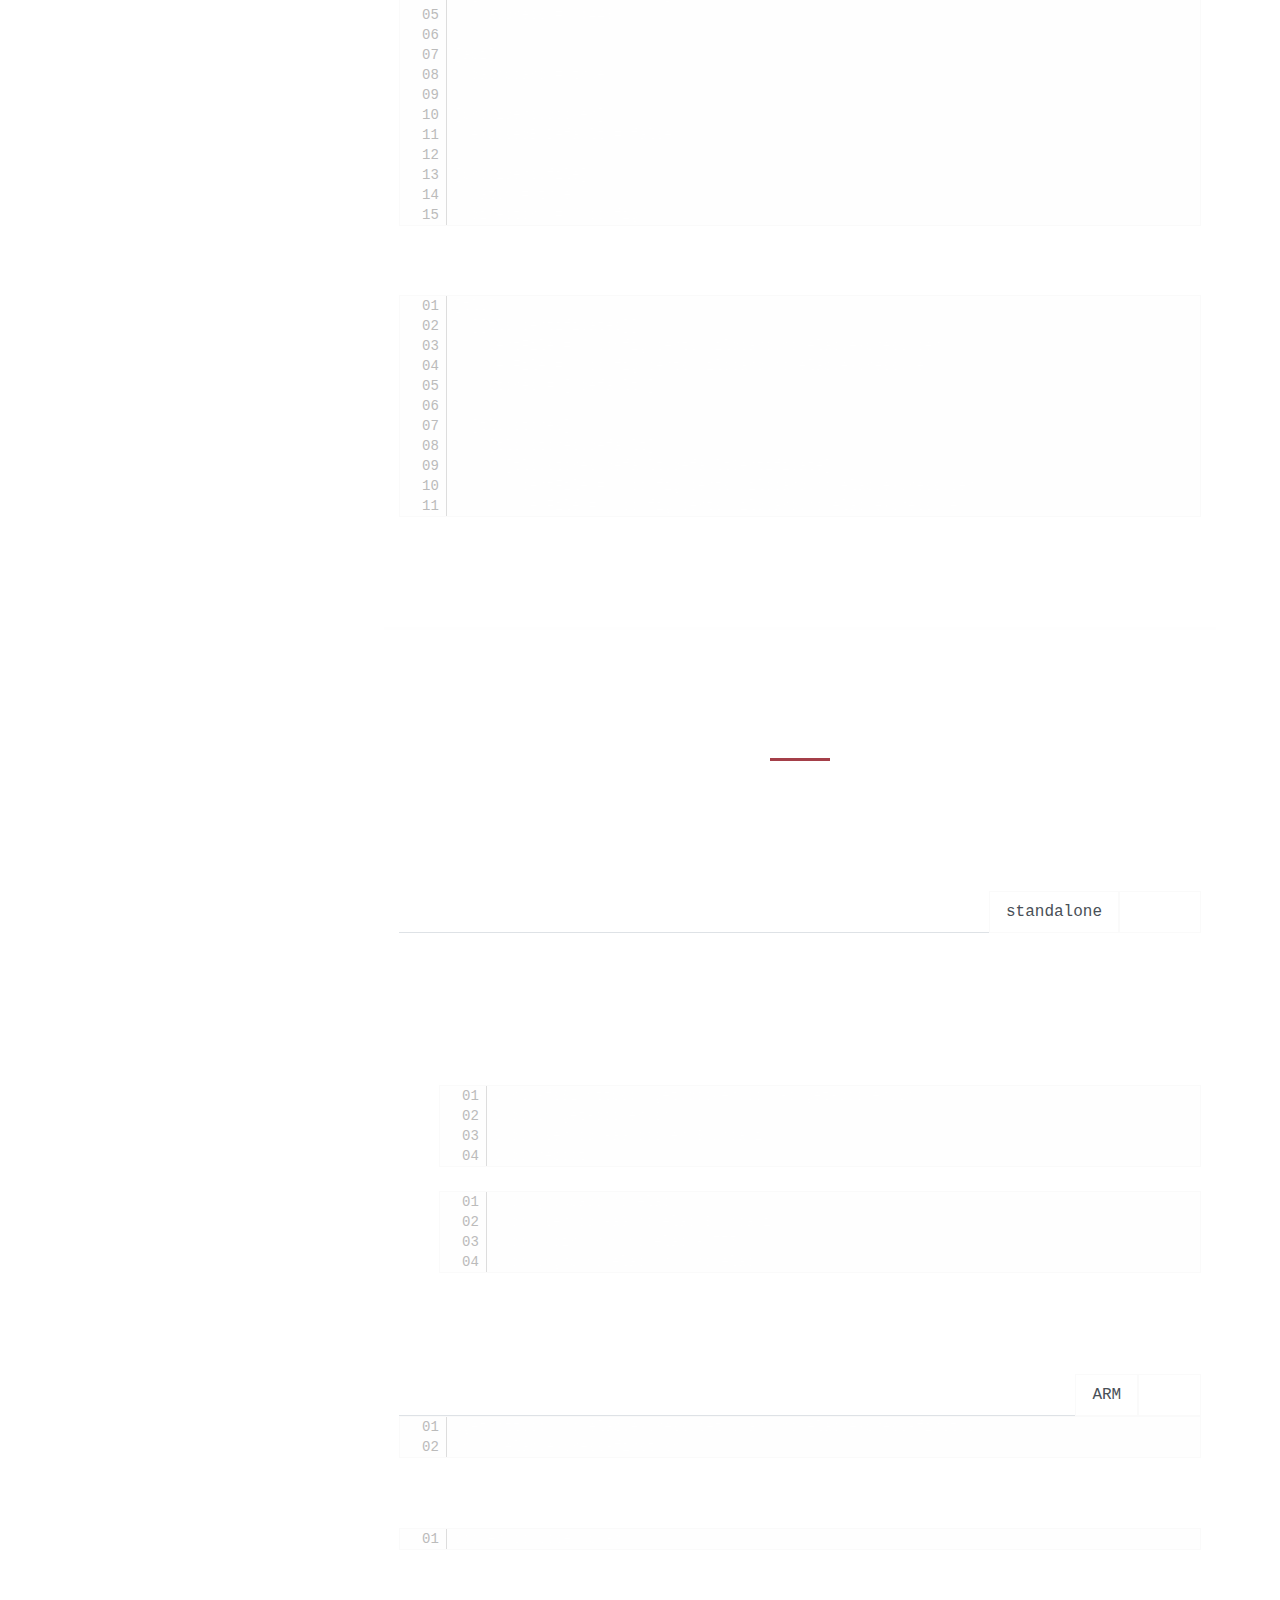
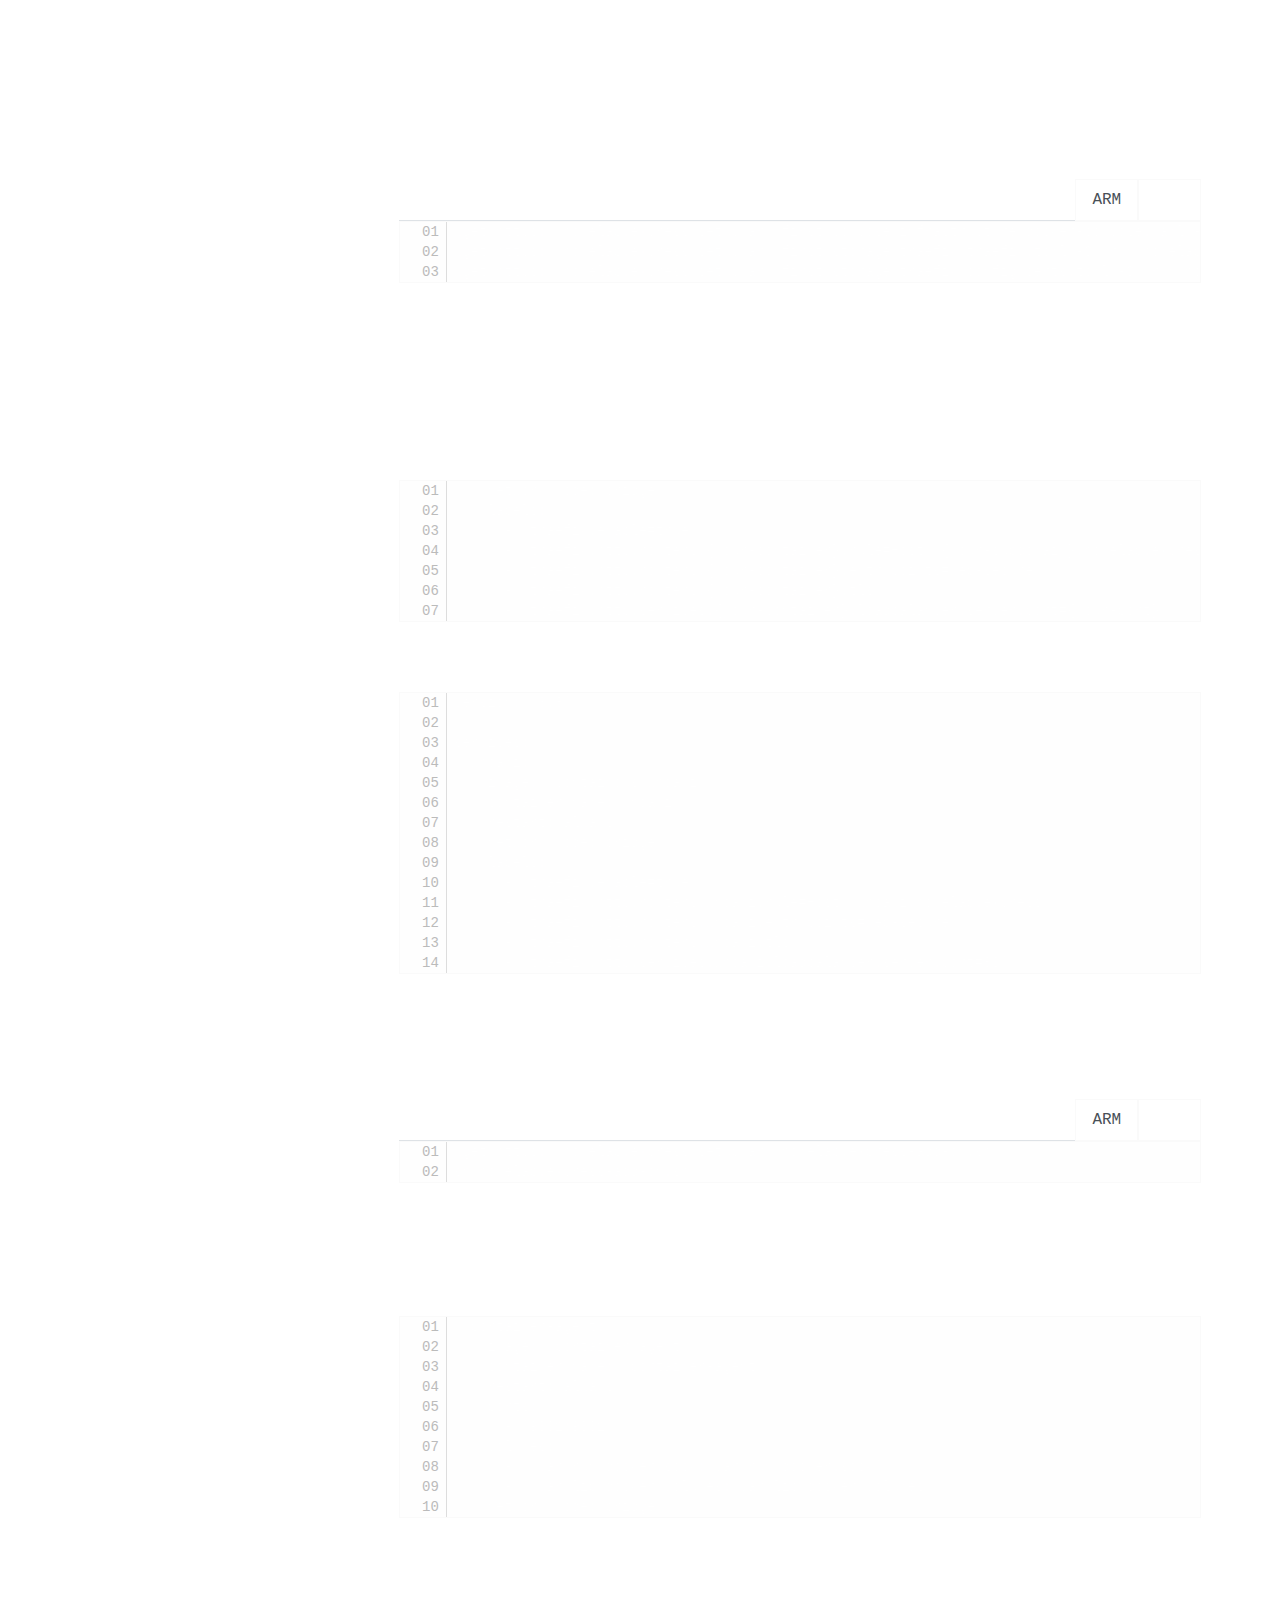
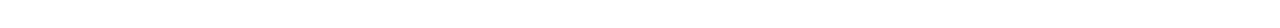
==== commit 3768db2d: "Update index.html" ====
--- a/docs/index.html
+++ b/docs/index.html
@@ -33,7 +33,7 @@
             </div>
             <nav class="main-nav" role="navigation">
               <ul class="main-menu">
-                <li><a href="#section-network">your personal network</a></li>
+                <li><a href="#section-shutting-down">shutting down</a></li>
                 <li><a href="#section-subdomains" style="display: none">multi-level subdomains</a></li>
                 <li><a href="#section-updates">automated updates</a></li>
                 <li><a href="#section-setup">get up and running</a></li>
@@ -53,15 +53,14 @@
         </div>
       </div>
 
-      <section class="section network" data-section="section-network">
+      <section class="section network" data-section="section-shutting-down">
         <div class="container">
           <div class="section-heading">
-            <h2>your personal network</h2>
+            <h2>shutting down</h2>
             <div class="line-dec"></div>
-            <p>the homelab.express domain is reserved for your private use, intended to aid in the setup of TLS in your personal home lab.</p>
-            <p>we provide you with our wildcard certificate, renewed every month through Let's Encrypt and shared here.  for free, forever.</p>
-            <p><em>note: because the private key is available publicly, the certificates we provide are in a revoked state.  this shouldn't affect their usefulness in most cases*, but you should be aware of this fact before starting to work with the certificates we provide.  in every case, it's better to use your own domain if you have one.  hopefully, eventually, there will be a better-supported way to provide TLS in local environments, and our service will no longer be needed.<br /><small>* ios devices use ocsp, so the revoked certificate will not work if you are targeting ios devices.</small></em></p>
-            <p><strong>note2: our permanent hosting account got shut down without notice, so the multi-level subdomains are on hiatus.  they will hopefully return soon, but the certificate for now only includes *.homelab.express.</strong></p>
+            <p>thank you to everyone who has used and supported this project over the past few years.</p>
+            <p>i will keep a baseline *.homelab.express certificate available through march, after which the site will shut down.</p>
+            <p>if you need any of the multi-level subdomains, you can request them in the discord and i will do my best to provide a cert for you that work for you.</p>
           </div>
           <div class="row">
           
@@ -81,16 +80,6 @@
                 <h4><a href="/cert/wildcard.homelab.express.key" class="fill-container">.key</a></h4>
                 <p class="file-description">
                   plaintext private key
-                </p>
-              </div>
-            </div>
-            
-            <div class="col-md-4" style="display: none">
-              <div class="card">
-                <div class="service-icon"><i class="fa fa-lock large-icon" aria-hidden="true"></i></div>
-                <h4><a href="/cert/wildcard.homelab.express.pfx" class="fill-container">.pfx</a></h4>
-                <p class="file-description">
-                  certificate with private key and blank password
                 </p>
               </div>
             </div>
